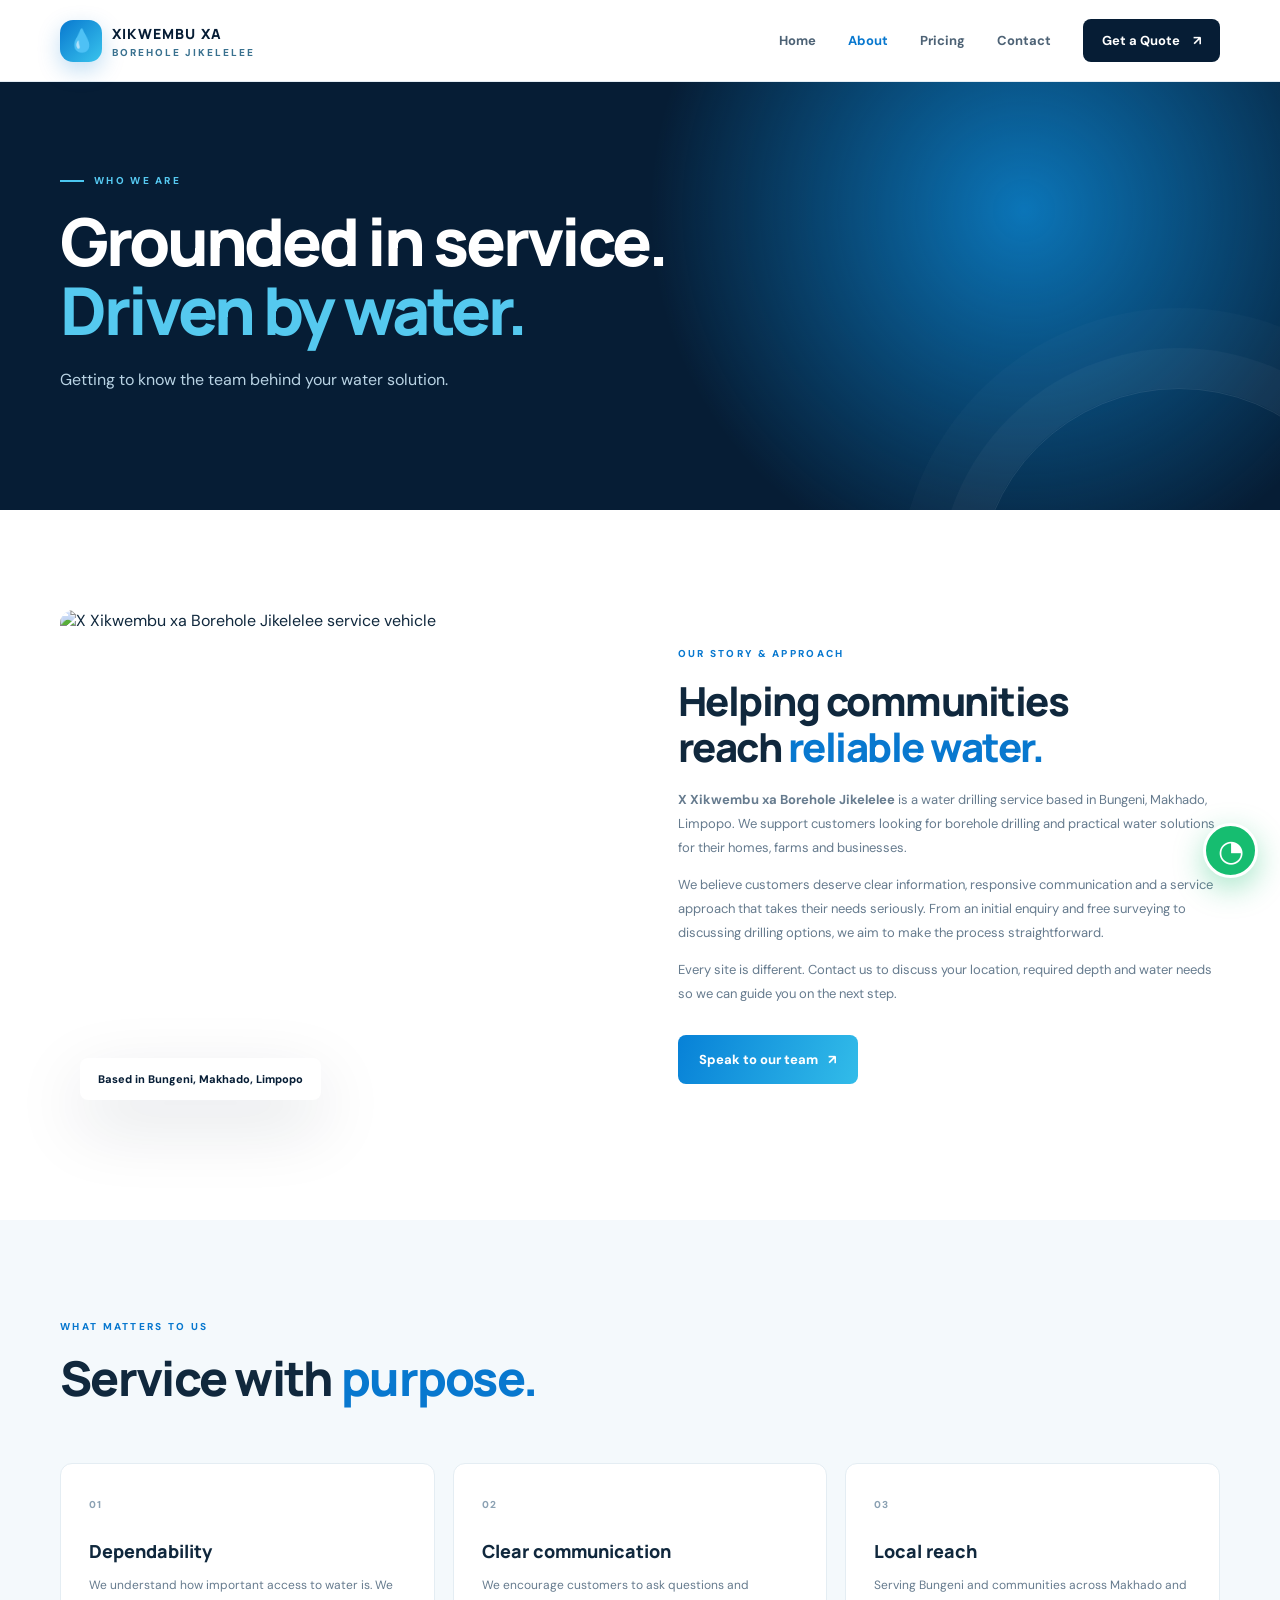
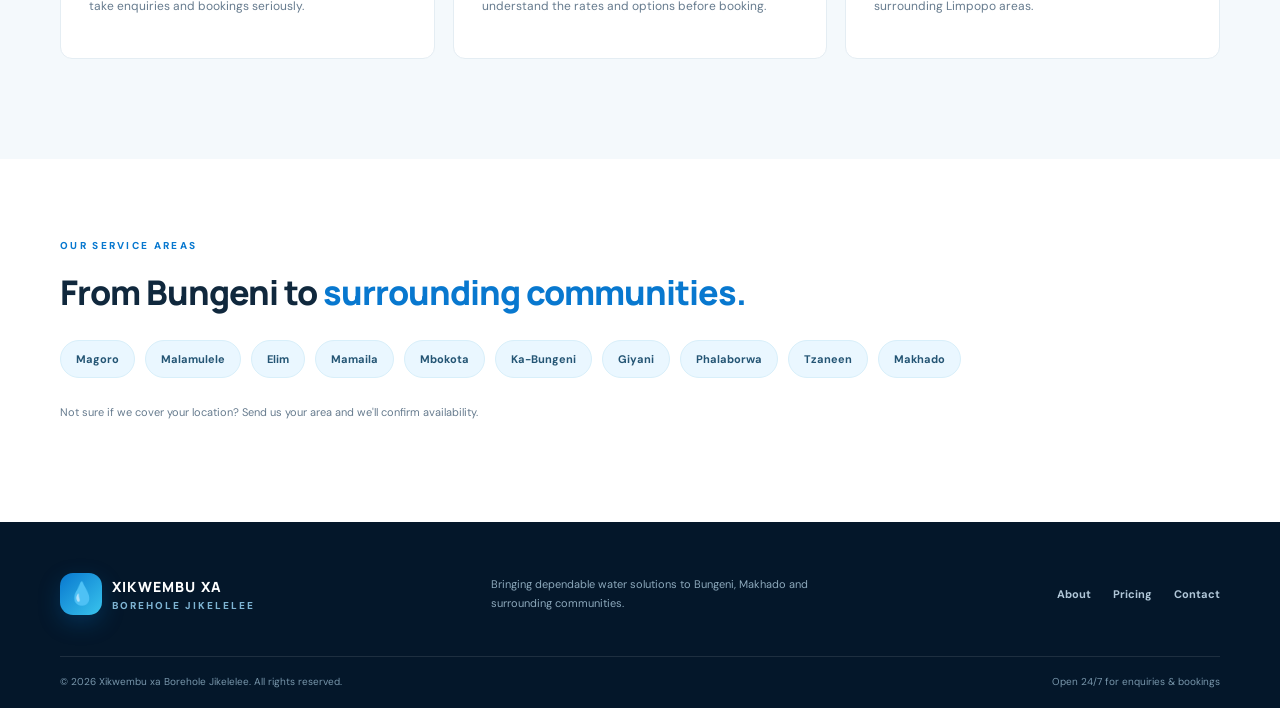
==== about.html @ 6f121476 "commit" ====
<!DOCTYPE html><html lang="en"><head><meta charset="UTF-8"><meta name="viewport" content="width=device-width, initial-scale=1.0"><meta name="theme-color" content="#061d35"><meta name="description" content="Learn about Xikwembu xa Borehole Jikelelee, based in Bungeni, Makhado, Limpopo."><title>About Us | Xikwembu xa Borehole Jikelelee</title><link rel="preconnect" href="https://fonts.googleapis.com"><link href="https://fonts.googleapis.com/css2?family=DM+Sans:wght@400;500;600;700;800&family=Manrope:wght@400;500;600;700;800&display=swap" rel="stylesheet"><link rel="stylesheet" href="style.css"></head><body>
<header class="site-header"><a class="brand" href="index.html"><span class="brand-mark">💧</span><span><b>XIKWEMBU XA</b><small>BOREHOLE JIKELELEE</small></span></a><button class="menu-toggle" aria-label="Open navigation" aria-expanded="false">☰</button><nav class="nav"><a href="index.html">Home</a><a class="active" href="about.html">About</a><a href="pricing.html">Pricing</a><a href="contact.html">Contact</a><a class="nav-cta" href="https://wa.me/27627924318?text=Hello%2C%20I%20would%20like%20to%20know%20more%20about%20your%20services." target="_blank" rel="noopener">Get a Quote <span>↗</span></a></nav></header>
<main><section class="page-hero"><div class="container page-hero-inner"><div class="eyebrow"><i></i> WHO WE ARE</div><h1>Grounded in service.<br><em>Driven by water.</em></h1><p>Getting to know the team behind your water solution.</p></div></section>
<section class="section"><div class="container about-grid"><div class="about-image reveal"><img src="assets/gallery-1.jpg" alt="X Xikwembu xa Borehole Jikelelee service vehicle"><div class="image-note">Based in Bungeni, Makhado, Limpopo</div></div><div class="about-copy reveal"><div class="section-kicker">OUR STORY & APPROACH</div><h2>Helping communities<br>reach <em>reliable water.</em></h2><p><strong>X Xikwembu xa Borehole Jikelelee</strong> is a water drilling service based in Bungeni, Makhado, Limpopo. We support customers looking for borehole drilling and practical water solutions for their homes, farms and businesses.</p><p>We believe customers deserve clear information, responsive communication and a service approach that takes their needs seriously. From an initial enquiry and free surveying to discussing drilling options, we aim to make the process straightforward.</p><p>Every site is different. Contact us to discuss your location, required depth and water needs so we can guide you on the next step.</p><a class="btn btn-primary" href="contact.html">Speak to our team <span>↗</span></a></div></div></section>
<section class="section values-section"><div class="container"><div class="section-heading reveal"><div><div class="section-kicker">WHAT MATTERS TO US</div><h2>Service with <em>purpose.</em></h2></div></div><div class="value-grid"><article class="value-card reveal"><span>01</span><h3>Dependability</h3><p>We understand how important access to water is. We take enquiries and bookings seriously.</p></article><article class="value-card reveal"><span>02</span><h3>Clear communication</h3><p>We encourage customers to ask questions and understand the rates and options before booking.</p></article><article class="value-card reveal"><span>03</span><h3>Local reach</h3><p>Serving Bungeni and communities across Makhado and surrounding Limpopo areas.</p></article></div></div></section>
<section class="section area-strip"><div class="container"><div class="section-kicker">OUR SERVICE AREAS</div><h2>From Bungeni to <em>surrounding communities.</em></h2><div class="area-chips"><span>Magoro</span><span>Malamulele</span><span>Elim</span><span>Mamaila</span><span>Mbokota</span><span>Ka-Bungeni</span><span>Giyani</span><span>Phalaborwa</span><span>Tzaneen</span><span>Makhado</span></div><p class="muted">Not sure if we cover your location? Send us your area and we'll confirm availability.</p></div></section></main>
<footer class="footer"><div class="container footer-main"><a class="brand brand-footer" href="index.html"><span class="brand-mark">💧</span><span><b>XIKWEMBU XA</b><small>BOREHOLE JIKELELEE</small></span></a><p>Bringing dependable water solutions to Bungeni, Makhado and surrounding communities.</p><div class="footer-links"><a href="about.html">About</a><a href="pricing.html">Pricing</a><a href="contact.html">Contact</a></div></div><div class="container footer-bottom"><span>© <span id="year"></span> Xikwembu xa Borehole Jikelelee. All rights reserved.</span><span>Open 24/7 for enquiries & bookings</span></div></footer><a class="float-wa" href="https://wa.me/27627924318?text=Hello%20Xikombiso%20xa%20Borehole%20Jikelelee%2C%20I%20have%20an%20enquiry." target="_blank" rel="noopener" aria-label="Chat on WhatsApp">◔</a><script src="script.js"></script></body></html>
---- style.css ----
:root{--navy:#061d35;--navy2:#0b2d4d;--blue:#0878cf;--cyan:#39c4ed;--ice:#eaf7ff;--ink:#10283d;--muted:#667b8e;--white:#fff;--line:#dce8f0;--shadow:0 24px 70px rgba(5,31,55,.13)}*{box-sizing:border-box}html{scroll-behavior:smooth}body{margin:0;font-family:"DM Sans",sans-serif;color:var(--ink);background:#fff;overflow-x:hidden}a{color:inherit;text-decoration:none}img{display:block;width:100%;object-fit:cover}button,input,select,textarea{font:inherit}.container{width:min(1160px,calc(100% - 48px));margin:auto}.site-header{height:82px;padding:0 max(24px,calc((100vw - 1160px)/2));display:flex;align-items:center;justify-content:space-between;background:rgba(255,255,255,.94);backdrop-filter:blur(18px);position:sticky;top:0;z-index:50;border-bottom:1px solid rgba(220,232,240,.8)}.brand{display:flex;align-items:center;gap:10px;color:var(--navy);line-height:1}.brand-mark{width:42px;height:42px;border-radius:13px;display:grid;place-items:center;background:linear-gradient(135deg,var(--blue),var(--cyan));font-size:22px;box-shadow:0 8px 22px #0878cf40}.brand b{font:800 14px Manrope,sans-serif;letter-spacing:1.2px;display:block}.brand small{display:block;font-size:10px;letter-spacing:2px;font-weight:800;margin-top:5px;color:#39718f}.nav{display:flex;align-items:center;gap:32px;font-size:13px;font-weight:700;color:#4d6275}.nav>a:not(.nav-cta){transition:.25s}.nav>a:hover,.nav>a.active{color:var(--blue)}.nav-cta{background:var(--navy);color:#fff!important;padding:13px 19px;border-radius:8px;transition:.25s}.nav-cta:hover{background:var(--blue);transform:translateY(-2px)}.nav-cta span,.btn span{margin-left:10px}.menu-toggle{display:none;border:0;background:var(--ice);color:var(--navy);padding:10px 13px;border-radius:8px;font-size:22px}.hero{background:var(--navy);color:white;position:relative;overflow:hidden}.hero-bg{position:absolute;inset:0;background:radial-gradient(circle at 75% 30%,#0b75b8 0,transparent 35%),radial-gradient(circle at 10% 100%,#0d4770 0,transparent 40%);opacity:.65}.hero-grid{position:relative;z-index:1;display:grid;grid-template-columns:1fr 1fr;align-items:center;gap:65px;padding-top:78px;padding-bottom:90px;min-height:600px}.eyebrow,.section-kicker{font-size:10px;letter-spacing:2.3px;font-weight:800;color:#56c9f1;display:flex;align-items:center;gap:10px}.eyebrow i{display:inline-block;width:24px;height:2px;background:#4bc7f1}.hero h1,.page-hero h1{font:800 clamp(44px,6vw,74px)/1.05 Manrope,sans-serif;letter-spacing:-3px;margin:23px 0}.hero h1 em,.page-hero h1 em,.section h2 em,.cta-band h2 em,.referral h2 em{font-style:normal;color:#55c9ef}.hero-lead{font-size:16px;line-height:1.8;color:#c1d7e7;max-width:500px}.hero-actions{display:flex;gap:13px;flex-wrap:wrap;margin:30px 0 35px}.btn{display:inline-flex;align-items:center;justify-content:center;border:0;border-radius:8px;padding:16px 21px;font-weight:800;font-size:13px;cursor:pointer;transition:transform .25s,box-shadow .25s,background .25s}.btn:hover{transform:translateY(-3px);box-shadow:0 12px 26px #0002}.btn-primary{background:linear-gradient(110deg,#0781d7,#32bce9);color:white}.btn-ghost{border:1px solid #ffffff4a;color:#fff}.btn-light{background:#fff;color:var(--navy)}.hero-proof{display:flex;align-items:center;gap:14px}.proof-avatars{display:flex}.proof-avatars span{width:34px;height:34px;border-radius:50%;display:grid;place-items:center;margin-right:-7px;border:2px solid var(--navy);background:#e3f7ff;color:var(--blue);font-size:11px;font-weight:900}.hero-proof p{margin:0}.hero-proof b,.hero-proof small{display:block}.hero-proof b{font-size:12px}.hero-proof small{font-size:10px;color:#a9c4d7;margin-top:4px}.hero-visual{position:relative;padding:15px 20px 15px 0}.hero-image-wrap{height:425px;position:relative;border-radius:18px;overflow:visible}.hero-image-wrap:before{content:"";position:absolute;inset:-14px 14px 14px -14px;border:1px solid #4bbce7;opacity:.55;border-radius:20px}.hero-image-wrap>img{height:100%;border-radius:16px;position:relative;z-index:1;box-shadow:0 28px 70px #0005}.image-tag{position:absolute;z-index:2;bottom:22px;left:-25px;background:white;color:var(--navy);padding:15px 19px;border-radius:10px;display:flex;align-items:center;gap:12px;box-shadow:var(--shadow)}.image-tag b,.image-tag small{display:block}.image-tag b{font-size:13px}.image-tag small{font-size:10px;color:var(--muted);margin-top:4px}.pulse{width:10px;height:10px;border-radius:50%;background:#22b77a;box-shadow:0 0 0 7px #22b77a25}.floating-stat{position:absolute;right:-15px;top:40px;background:#fff;color:var(--navy);padding:18px 20px;border-radius:12px;box-shadow:var(--shadow);display:flex;align-items:center;gap:12px}.floating-stat b{font:800 25px Manrope;color:var(--blue)}.floating-stat span{font-size:10px;line-height:1.4;color:var(--muted);font-weight:700}.hero-bottom{display:flex;justify-content:space-around;gap:15px;padding:17px 24px;background:#04172a;color:#9ab8cc;font-size:9px;letter-spacing:1.6px;font-weight:800}.section{padding:100px 0}.intro-grid{display:grid;grid-template-columns:.55fr 1.5fr .85fr;gap:45px;align-items:start}.section-kicker{color:var(--blue)}.intro-content h2,.section h2,.contact-info h2{font:800 clamp(32px,4vw,48px)/1.15 Manrope,sans-serif;letter-spacing:-1.7px;margin:17px 0}.section h2 em,.contact-info h2 em{color:var(--blue)}.intro-content p,.section-heading>p,.about-copy p,.contact-info>p{color:var(--muted);line-height:1.85;font-size:14px}.text-link{display:inline-flex;gap:18px;color:var(--blue);font-size:13px;font-weight:800;margin-top:12px}.intro-card{padding:26px;background:var(--ice);border-radius:12px;border:1px solid #d8f0fb}.card-icon{font-size:30px;color:var(--blue)}.intro-card h3{font:800 18px Manrope;margin:16px 0 8px}.intro-card p{color:var(--muted);font-size:12px;line-height:1.7;margin:0}.services{background:#f4f9fc}.section-heading{display:flex;align-items:end;justify-content:space-between;gap:40px;margin-bottom:40px}.section-heading>p{max-width:350px;margin-bottom:8px}.service-grid{display:grid;grid-template-columns:repeat(3,1fr);gap:18px}.service-card{position:relative;background:white;padding:30px;border-radius:12px;border:1px solid #e4edf3;transition:.3s;min-height:270px}.service-card:hover,.value-card:hover,.perk-card:hover{transform:translateY(-7px);box-shadow:var(--shadow)}.service-card>span,.value-card>span{font-size:10px;color:#8ba1b3;font-weight:800;letter-spacing:1px}.service-icon{font-size:30px;color:var(--blue);margin:24px 0 13px}.service-card h3,.value-card h3,.perk-card h3{font:800 18px Manrope;margin:0 0 10px}.service-card p,.value-card p,.perk-card p{font-size:12px;line-height:1.8;color:var(--muted)}.service-card>a{display:inline-flex;justify-content:space-between;gap:35px;margin-top:14px;color:var(--blue);font-size:12px;font-weight:800}.feature-grid{display:grid;grid-template-columns:1fr 1fr;gap:85px;align-items:center}.feature-photo{height:470px;position:relative}.feature-photo img{height:100%;border-radius:14px}.photo-caption{position:absolute;bottom:20px;left:20px;background:white;padding:14px 17px;border-radius:8px;font-size:11px;font-weight:800;color:var(--navy);box-shadow:var(--shadow)}.feature-copy h2{margin:18px 0 25px}.check-list{padding:0;list-style:none;margin:0 0 28px}.check-list li{display:flex;gap:15px;padding:13px 0;border-bottom:1px solid var(--line)}.check-list li>b{width:24px;height:24px;flex:none;border-radius:50%;background:#e5f8ff;color:var(--blue);display:grid;place-items:center}.check-list strong,.check-list small{display:block}.check-list strong{font-size:13px}.check-list small{font-size:11px;color:var(--muted);margin-top:5px}.gallery-section{background:#f4f9fc}.gallery-grid{display:grid;grid-template-columns:1.1fr 1fr 1fr;grid-template-rows:210px 210px;gap:15px}.gallery-item{margin:0;position:relative;overflow:hidden;border-radius:10px;background:var(--navy)}.gallery-item.tall{grid-row:span 2}.gallery-item img{height:100%;transition:transform .7s}.gallery-item:hover img{transform:scale(1.06)}.gallery-item:after{content:"";position:absolute;inset:40% 0 0;background:linear-gradient(transparent,#04182bd9)}.gallery-item figcaption{position:absolute;z-index:1;bottom:18px;left:18px;color:#fff;font-size:12px;font-weight:800}.cta-band,.referral{background:linear-gradient(110deg,#07528b,#087fc7);color:white;padding:68px 0}.cta-inner,.referral-inner{display:flex;align-items:center;justify-content:space-between;gap:30px}.cta-band .section-kicker,.referral .section-kicker{color:#b8ecff}.cta-band h2,.referral h2{font:800 42px/1.1 Manrope;margin:15px 0 0;letter-spacing:-1.5px}.footer{background:#04172a;color:#b1c7d8;padding:42px 0 20px}.footer-main{display:flex;align-items:center;justify-content:space-between;gap:35px;padding-bottom:32px}.brand-footer{color:#fff}.brand-footer small{color:#7eb4d3}.footer-main>p{max-width:330px;font-size:11px;line-height:1.7;color:#8da9bc}.footer-links{display:flex;gap:22px;font-size:11px;font-weight:700}.footer-links a:hover{color:#55c9ef}.footer-bottom{border-top:1px solid #ffffff1a;padding-top:18px;display:flex;justify-content:space-between;gap:15px;font-size:10px;color:#7896ab}.float-wa{position:fixed;right:22px;bottom:22px;z-index:40;width:55px;height:55px;border-radius:50%;display:grid;place-items:center;background:#16bd70;color:#fff;font-size:30px;box-shadow:0 10px 30px #16bd7060;border:3px solid #fff;transition:.25s}.float-wa:hover{transform:scale(1.08)}.page-hero{background:radial-gradient(circle at 80% 30%,#0b75b8,transparent 35%),var(--navy);color:#fff;padding:92px 0 100px;position:relative;overflow:hidden}.page-hero:after{content:"";position:absolute;width:400px;height:400px;border:1px solid #ffffff18;border-radius:50%;right:-100px;bottom:-280px;box-shadow:0 0 0 40px #ffffff08,0 0 0 80px #ffffff05}.page-hero-inner{position:relative;z-index:1}.page-hero h1{font-size:clamp(42px,6vw,66px);margin:20px 0}.page-hero p{color:#b9d3e4;max-width:550px;line-height:1.8}.about-grid{display:grid;grid-template-columns:1fr 1fr;gap:75px;align-items:center}.about-image{height:510px;position:relative}.about-image img{height:100%;border-radius:14px}.image-note{position:absolute;bottom:20px;left:20px;background:#fff;padding:14px 18px;border-radius:8px;font-size:11px;font-weight:800;color:var(--navy);box-shadow:var(--shadow)}.about-copy h2{font:800 40px/1.15 Manrope;letter-spacing:-1.5px;margin:18px 0}.about-copy h2 em{color:var(--blue)}.about-copy p{font-size:13px}.about-copy .btn{margin-top:16px}.values-section{background:#f4f9fc}.value-grid{display:grid;grid-template-columns:repeat(3,1fr);gap:18px}.value-card{background:#fff;border:1px solid #e4edf3;border-radius:12px;padding:28px;transition:.3s}.value-card h3{margin-top:26px}.area-strip{padding-top:80px;padding-bottom:90px}.area-strip h2{font:800 34px Manrope;letter-spacing:-1px}.area-chips{display:flex;flex-wrap:wrap;gap:10px;margin:25px 0}.area-chips span{padding:11px 15px;background:var(--ice);border:1px solid #d8effa;border-radius:30px;font-size:11px;font-weight:700;color:#245574}.muted,.fine-print{color:var(--muted);font-size:11px;line-height:1.7}.pricing-section{padding-bottom:70px}.rate-table-wrap{overflow-x:auto;border:1px solid var(--line);border-radius:12px;box-shadow:0 10px 35px #0c36520a}.rate-table{width:100%;border-collapse:collapse;min-width:500px}.rate-table th{text-align:left;background:#f1f8fc;padding:17px 22px;font-size:10px;letter-spacing:1px;text-transform:uppercase;color:#607a8e}.rate-table td{padding:17px 22px;border-top:1px solid var(--line);font-size:13px;font-weight:700}.rate-table td:nth-child(2){font:800 17px Manrope;color:var(--navy)}.table-cta{color:var(--blue);font-size:11px}.popular{font-size:8px;letter-spacing:.8px;background:#e2f8ef;color:#168456;padding:5px 7px;border-radius:4px;margin-left:8px;white-space:nowrap}.rate-notes{display:grid;grid-template-columns:1fr 1fr;gap:15px;margin-top:18px}.rate-notes>div{padding:20px 23px;border-radius:10px;background:var(--navy);color:#fff;display:flex;justify-content:space-between;align-items:center;gap:15px}.rate-notes b{font-size:12px;color:#b9d4e5}.rate-notes strong{font:800 19px Manrope;color:#5ed0f1}.rate-notes small{font:500 11px "DM Sans";color:#c2d9e8}.fine-print{margin-top:16px}.perks-section{background:#f4f9fc}.perk-grid{display:grid;grid-template-columns:repeat(3,1fr);gap:18px}.perk-card{padding:28px;background:#fff;border:1px solid #e4edf3;border-radius:12px;transition:.3s}.perk-card>span{font-size:28px;color:var(--blue);display:block;margin-bottom:22px}.gift-card{grid-row:span 2}.perk-card ul{padding-left:18px;color:var(--muted);font-size:12px;line-height:2}.referral{padding:70px 0}.referral p{color:#d2eafa;line-height:1.8;font-size:13px;max-width:570px}.contact-grid{display:grid;grid-template-columns:.9fr 1.1fr;gap:75px;align-items:start}.contact-info h2{font-size:42px}.contact-method{display:flex;gap:15px;padding:17px 0;border-bottom:1px solid var(--line)}.contact-method>span{width:38px;height:38px;flex:none;border-radius:10px;background:var(--ice);display:grid;place-items:center;color:var(--blue);font-size:20px}.contact-method small,.contact-method b,.contact-method a{display:block}.contact-method small{font-size:9px;letter-spacing:1.3px;color:#7c93a5;font-weight:800;margin:2px 0 7px}.contact-method a,.contact-method b{font-size:13px;font-weight:800;margin:4px 0}.contact-method a:hover{color:var(--blue)}.social-links{display:flex;gap:10px;margin-top:23px}.social-links a{border:1px solid var(--line);padding:10px 14px;border-radius:7px;color:var(--blue);font-size:11px;font-weight:800}.contact-form{padding:32px;background:#f4f9fc;border:1px solid #e3edf4;border-radius:14px}.form-heading span{font-size:9px;letter-spacing:1.8px;color:var(--blue);font-weight:800}.form-heading h3{font:800 25px Manrope;margin:10px 0 24px}.contact-form label{display:block;font-size:11px;font-weight:800;margin:15px 0;color:#344e62}.contact-form input,.contact-form select,.contact-form textarea{display:block;width:100%;margin-top:8px;padding:13px 14px;border:1px solid #d9e5ed;border-radius:7px;background:white;outline:none;font-size:12px;color:var(--ink);transition:.2s}.contact-form input:focus,.contact-form select:focus,.contact-form textarea:focus{border-color:var(--blue);box-shadow:0 0 0 3px #0878cf15}.contact-form textarea{resize:vertical}.form-submit{width:100%;margin-top:8px}.form-note{display:block;text-align:center;color:#8297a7;font-size:9px;margin-top:12px}.contact-gallery{padding-top:0}.contact-gallery-grid{display:grid;grid-template-columns:repeat(3,1fr);gap:14px;margin-top:20px}.contact-gallery-grid img{height:190px;border-radius:9px}.reveal{opacity:0;transform:translateY(24px);transition:opacity .7s ease,transform .7s ease}.reveal.visible{opacity:1;transform:translateY(0)}@media(max-width:900px){.nav{gap:17px}.hero-grid{gap:35px}.intro-grid{grid-template-columns:1fr 2fr;gap:25px}.intro-card{grid-column:2}.feature-grid,.about-grid{gap:40px}.contact-grid{gap:35px}.hero-image-wrap{height:360px}}@media(max-width:700px){.container{width:min(100% - 36px,560px)}.site-header{height:70px;padding:0 18px}.menu-toggle{display:block}.nav{display:none;position:absolute;top:70px;left:0;right:0;background:#fff;padding:18px;box-shadow:0 18px 25px #09253b18;flex-direction:column;align-items:stretch;gap:0}.nav.open{display:flex}.nav>a{padding:13px 10px}.nav-cta{text-align:center;margin-top:8px}.hero-grid{grid-template-columns:1fr;padding-top:65px;padding-bottom:55px;gap:38px}.hero h1{font-size:51px;letter-spacing:-2.5px}.hero-lead{font-size:14px}.hero-visual{padding:0 12px 10px}.hero-image-wrap{height:300px}.image-tag{left:-8px;bottom:13px}.floating-stat{right:-8px;top:15px}.hero-bottom{display:grid;grid-template-columns:1fr 1fr;text-align:center;line-height:1.5}.section{padding:70px 0}.intro-grid{grid-template-columns:1fr;gap:20px}.intro-card{grid-column:auto}.intro-content h2,.section h2{font-size:36px}.section-heading{display:block}.section-heading>p{margin-top:12px}.service-grid,.value-grid,.perk-grid{grid-template-columns:1fr}.service-card{min-height:0}.feature-grid,.about-grid,.contact-grid{grid-template-columns:1fr;gap:35px}.feature-photo,.about-image{height:340px}.gallery-grid{grid-template-columns:1fr 1fr;grid-template-rows:190px 160px 160px}.gallery-item.tall{grid-row:span 2}.gallery-item:last-child{grid-column:span 2}.cta-inner,.referral-inner{display:block}.cta-band h2,.referral h2{font-size:36px}.cta-inner .btn,.referral-inner .btn{margin-top:25px}.footer-main{display:grid;grid-template-columns:1fr;gap:17px}.footer-main>p{margin:0}.footer-links{gap:18px}.footer-bottom{display:block;line-height:2}.page-hero{padding:70px 0 75px}.page-hero h1{font-size:47px;letter-spacing:-2px}.about-copy h2,.contact-info h2{font-size:35px}.rate-notes{grid-template-columns:1fr}.rate-notes>div{padding:17px}.gift-card{grid-row:auto}.contact-form{padding:22px}.contact-gallery-grid{grid-template-columns:1fr 1fr}.contact-gallery-grid img{height:145px}.contact-gallery-grid img:last-child{display:none}.float-wa{width:50px;height:50px;right:15px;bottom:15px}}@media(prefers-reduced-motion:reduce){*,*::before,*::after{scroll-behavior:auto!important;animation-duration:.01ms!important;transition-duration:.01ms!important}.reveal{opacity:1;transform:none}}
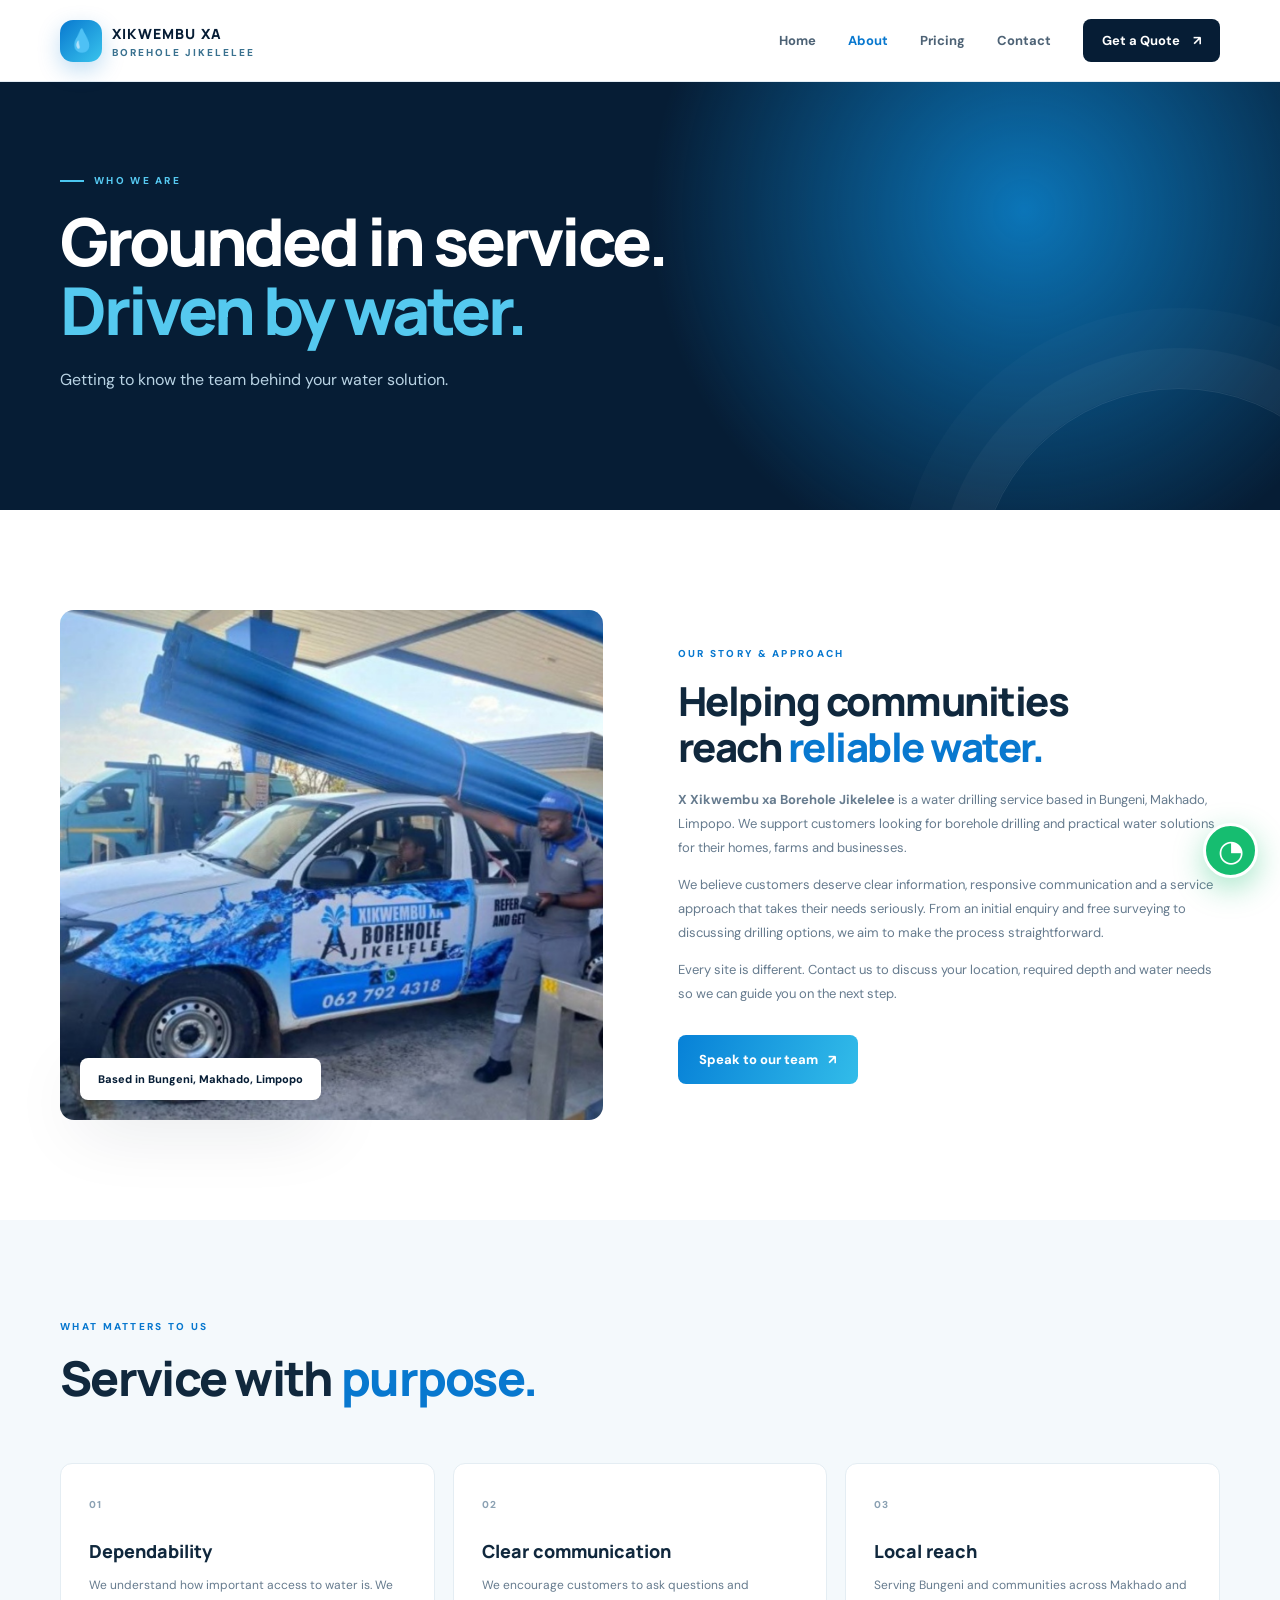
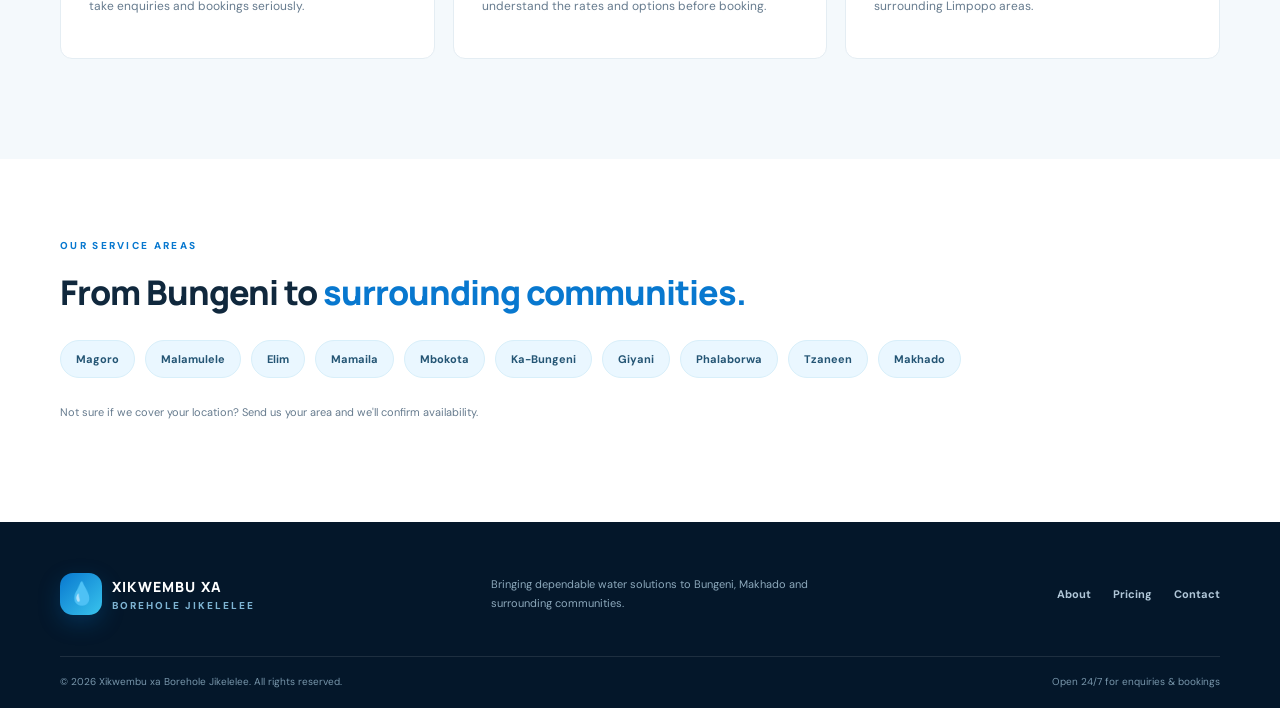
==== commit 63d87887: "Duplicate about section for improved visibility" ====
--- a/about.html
+++ b/about.html
@@ -1,7 +1,7 @@
 <!DOCTYPE html><html lang="en"><head><meta charset="UTF-8"><meta name="viewport" content="width=device-width, initial-scale=1.0"><meta name="theme-color" content="#061d35"><meta name="description" content="Learn about Xikwembu xa Borehole Jikelelee, based in Bungeni, Makhado, Limpopo."><title>About Us | Xikwembu xa Borehole Jikelelee</title><link rel="preconnect" href="https://fonts.googleapis.com"><link href="https://fonts.googleapis.com/css2?family=DM+Sans:wght@400;500;600;700;800&family=Manrope:wght@400;500;600;700;800&display=swap" rel="stylesheet"><link rel="stylesheet" href="style.css"></head><body>
 <header class="site-header"><a class="brand" href="index.html"><span class="brand-mark">💧</span><span><b>XIKWEMBU XA</b><small>BOREHOLE JIKELELEE</small></span></a><button class="menu-toggle" aria-label="Open navigation" aria-expanded="false">☰</button><nav class="nav"><a href="index.html">Home</a><a class="active" href="about.html">About</a><a href="pricing.html">Pricing</a><a href="contact.html">Contact</a><a class="nav-cta" href="https://wa.me/27627924318?text=Hello%2C%20I%20would%20like%20to%20know%20more%20about%20your%20services." target="_blank" rel="noopener">Get a Quote <span>↗</span></a></nav></header>
 <main><section class="page-hero"><div class="container page-hero-inner"><div class="eyebrow"><i></i> WHO WE ARE</div><h1>Grounded in service.<br><em>Driven by water.</em></h1><p>Getting to know the team behind your water solution.</p></div></section>
-<section class="section"><div class="container about-grid"><div class="about-image reveal"><img src="assets/gallery-1.jpg" alt="X Xikwembu xa Borehole Jikelelee service vehicle"><div class="image-note">Based in Bungeni, Makhado, Limpopo</div></div><div class="about-copy reveal"><div class="section-kicker">OUR STORY & APPROACH</div><h2>Helping communities<br>reach <em>reliable water.</em></h2><p><strong>X Xikwembu xa Borehole Jikelelee</strong> is a water drilling service based in Bungeni, Makhado, Limpopo. We support customers looking for borehole drilling and practical water solutions for their homes, farms and businesses.</p><p>We believe customers deserve clear information, responsive communication and a service approach that takes their needs seriously. From an initial enquiry and free surveying to discussing drilling options, we aim to make the process straightforward.</p><p>Every site is different. Contact us to discuss your location, required depth and water needs so we can guide you on the next step.</p><a class="btn btn-primary" href="contact.html">Speak to our team <span>↗</span></a></div></div></section>
+<section class="section"><div class="container about-grid"><div class="about-image reveal"><img src="gallery-1.jpg" alt="X Xikwembu xa Borehole Jikelelee service vehicle"><div class="image-note">Based in Bungeni, Makhado, Limpopo</div></div><div class="about-copy reveal"><div class="section-kicker">OUR STORY & APPROACH</div><h2>Helping communities<br>reach <em>reliable water.</em></h2><p><strong>X Xikwembu xa Borehole Jikelelee</strong> is a water drilling service based in Bungeni, Makhado, Limpopo. We support customers looking for borehole drilling and practical water solutions for their homes, farms and businesses.</p><p>We believe customers deserve clear information, responsive communication and a service approach that takes their needs seriously. From an initial enquiry and free surveying to discussing drilling options, we aim to make the process straightforward.</p><p>Every site is different. Contact us to discuss your location, required depth and water needs so we can guide you on the next step.</p><a class="btn btn-primary" href="contact.html">Speak to our team <span>↗</span></a></div></div></section>
 <section class="section values-section"><div class="container"><div class="section-heading reveal"><div><div class="section-kicker">WHAT MATTERS TO US</div><h2>Service with <em>purpose.</em></h2></div></div><div class="value-grid"><article class="value-card reveal"><span>01</span><h3>Dependability</h3><p>We understand how important access to water is. We take enquiries and bookings seriously.</p></article><article class="value-card reveal"><span>02</span><h3>Clear communication</h3><p>We encourage customers to ask questions and understand the rates and options before booking.</p></article><article class="value-card reveal"><span>03</span><h3>Local reach</h3><p>Serving Bungeni and communities across Makhado and surrounding Limpopo areas.</p></article></div></div></section>
 <section class="section area-strip"><div class="container"><div class="section-kicker">OUR SERVICE AREAS</div><h2>From Bungeni to <em>surrounding communities.</em></h2><div class="area-chips"><span>Magoro</span><span>Malamulele</span><span>Elim</span><span>Mamaila</span><span>Mbokota</span><span>Ka-Bungeni</span><span>Giyani</span><span>Phalaborwa</span><span>Tzaneen</span><span>Makhado</span></div><p class="muted">Not sure if we cover your location? Send us your area and we'll confirm availability.</p></div></section></main>
-<footer class="footer"><div class="container footer-main"><a class="brand brand-footer" href="index.html"><span class="brand-mark">💧</span><span><b>XIKWEMBU XA</b><small>BOREHOLE JIKELELEE</small></span></a><p>Bringing dependable water solutions to Bungeni, Makhado and surrounding communities.</p><div class="footer-links"><a href="about.html">About</a><a href="pricing.html">Pricing</a><a href="contact.html">Contact</a></div></div><div class="container footer-bottom"><span>© <span id="year"></span> Xikwembu xa Borehole Jikelelee. All rights reserved.</span><span>Open 24/7 for enquiries & bookings</span></div></footer><a class="float-wa" href="https://wa.me/27627924318?text=Hello%20Xikombiso%20xa%20Borehole%20Jikelelee%2C%20I%20have%20an%20enquiry." target="_blank" rel="noopener" aria-label="Chat on WhatsApp">◔</a><script src="script.js"></script></body></html>+<footer class="footer"><div class="container footer-main"><a class="brand brand-footer" href="index.html"><span class="brand-mark">💧</span><span><b>XIKWEMBU XA</b><small>BOREHOLE JIKELELEE</small></span></a><p>Bringing dependable water solutions to Bungeni, Makhado and surrounding communities.</p><div class="footer-links"><a href="about.html">About</a><a href="pricing.html">Pricing</a><a href="contact.html">Contact</a></div></div><div class="container footer-bottom"><span>© <span id="year"></span> Xikwembu xa Borehole Jikelelee. All rights reserved.</span><span>Open 24/7 for enquiries & bookings</span></div></footer><a class="float-wa" href="https://wa.me/27627924318?text=Hello%20Xikombiso%20xa%20Borehole%20Jikelelee%2C%20I%20have%20an%20enquiry." target="_blank" rel="noopener" aria-label="Chat on WhatsApp">◔</a><script src="script.js"></script></body></html>
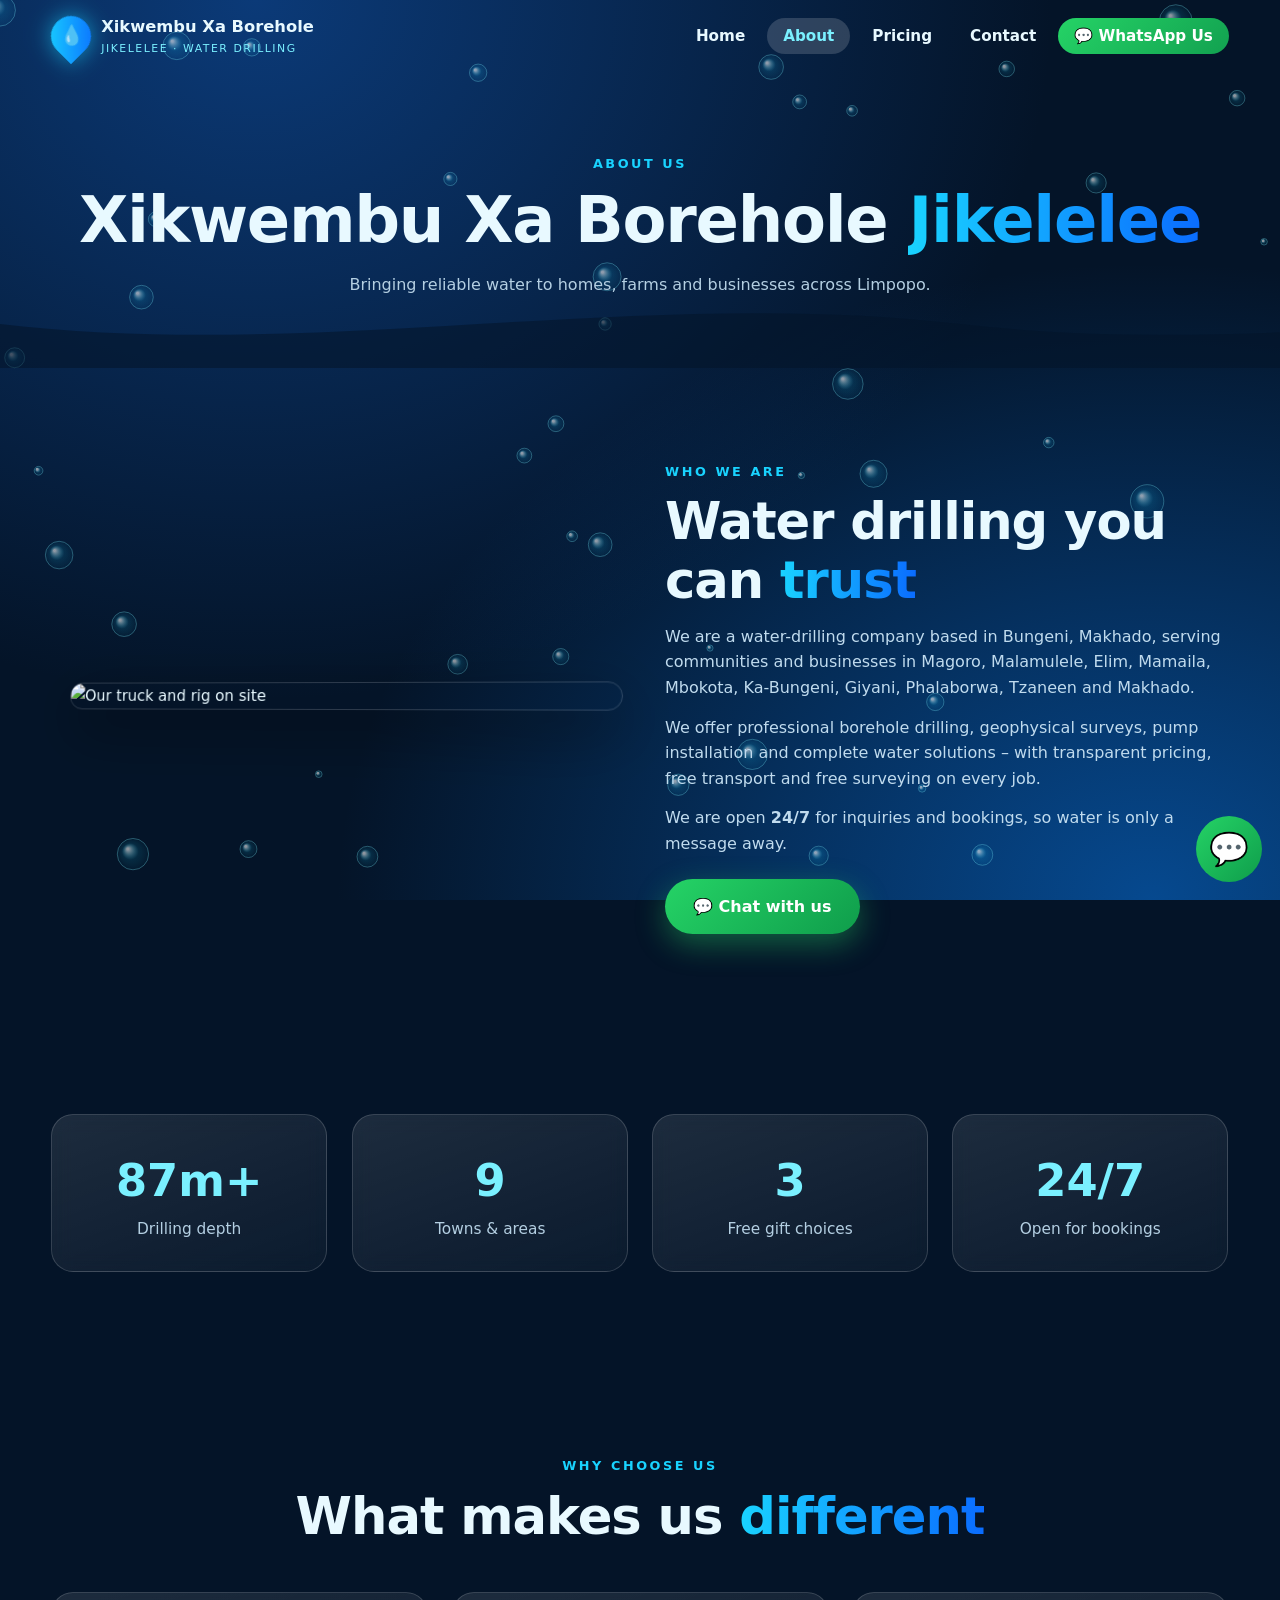
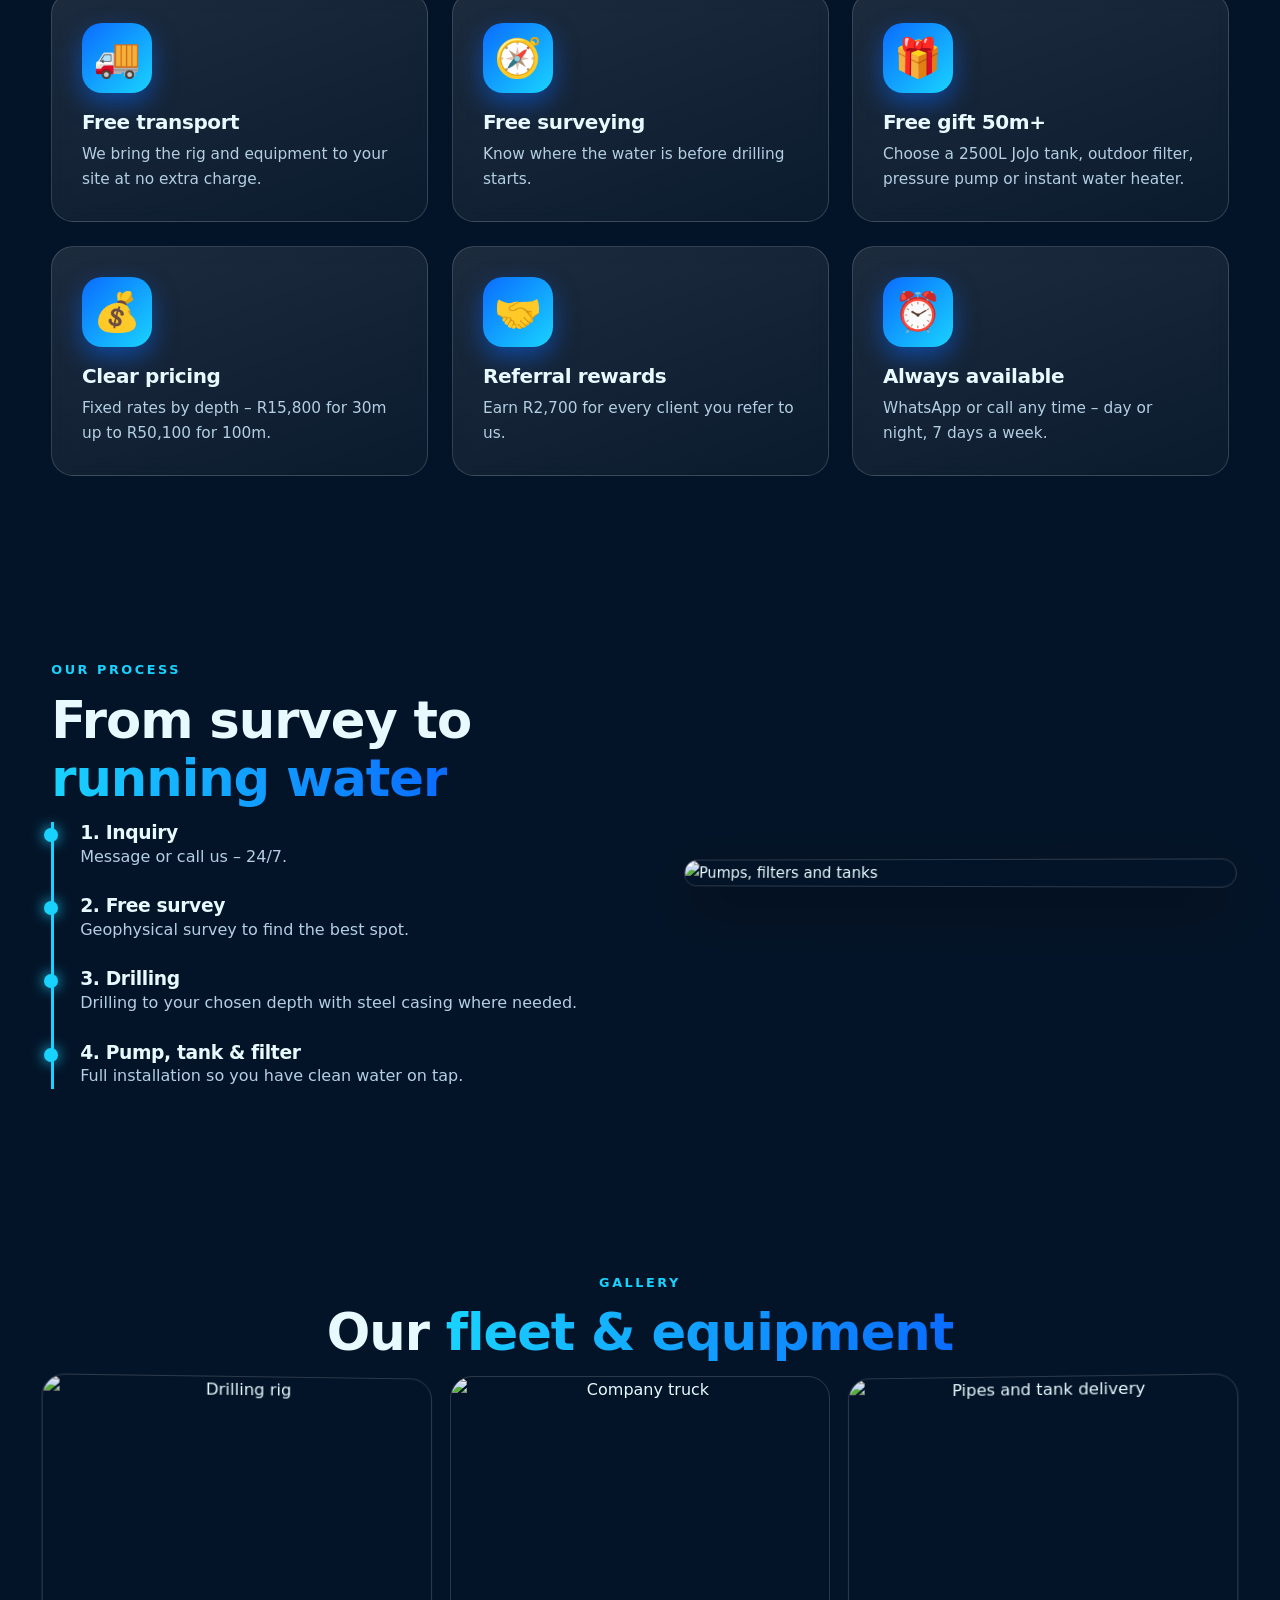
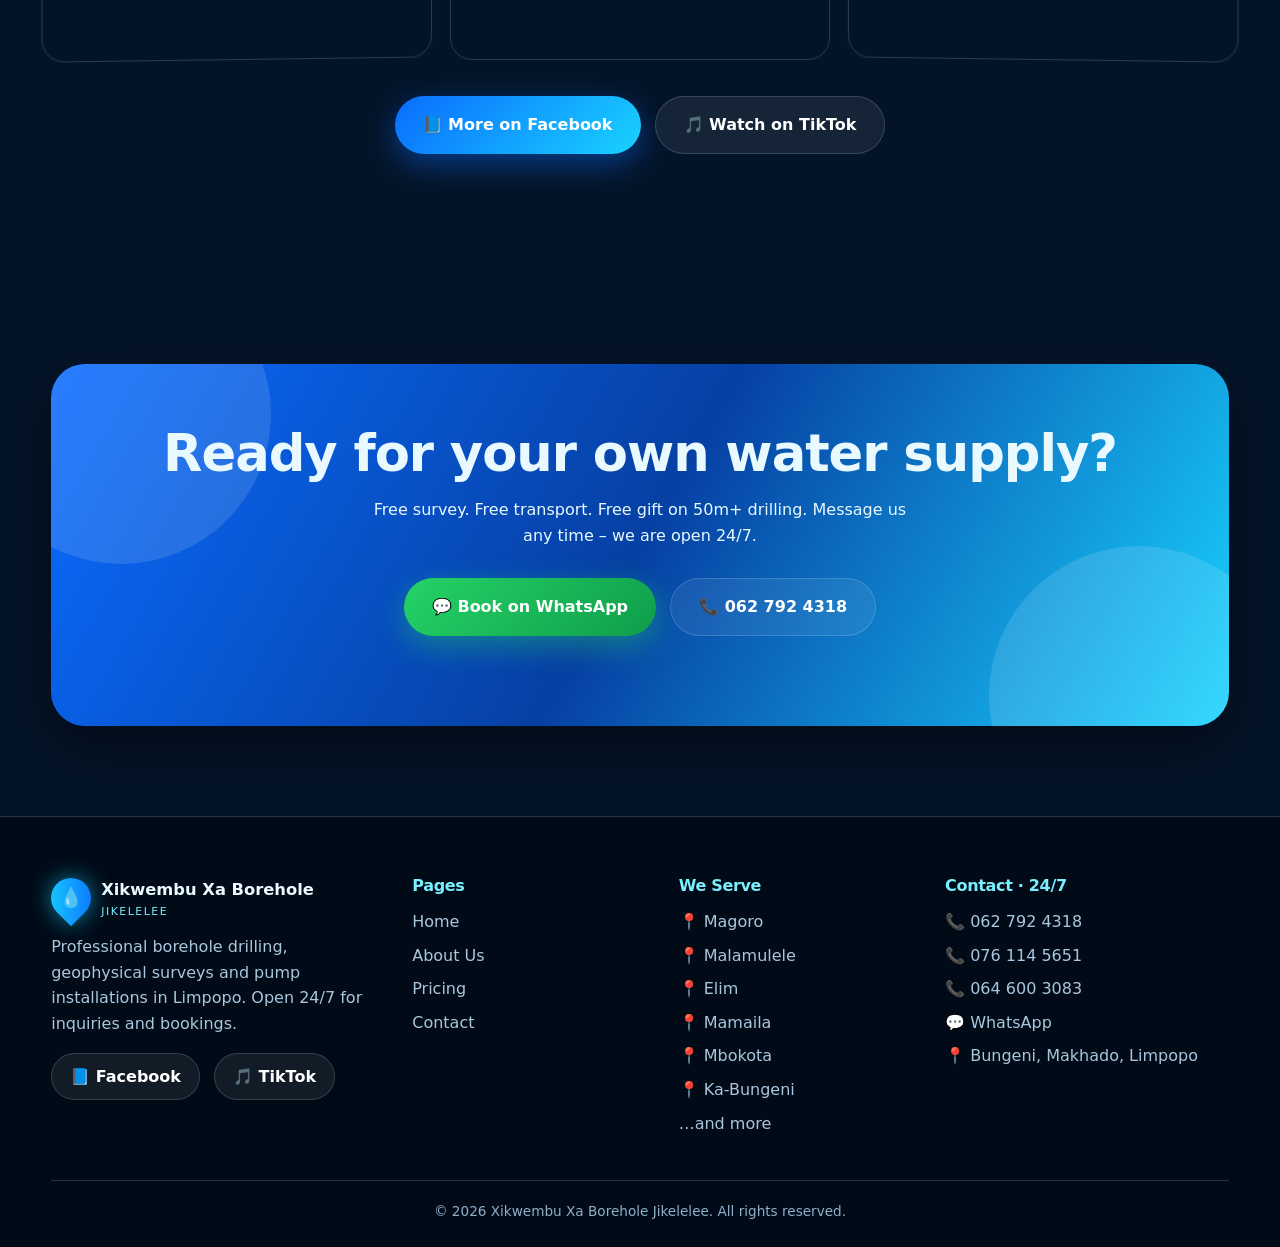
==== commit bbfba840: "commit" ====
--- a/about.html
+++ b/about.html
@@ -1,7 +1,113 @@
-<!DOCTYPE html><html lang="en"><head><meta charset="UTF-8"><meta name="viewport" content="width=device-width, initial-scale=1.0"><meta name="theme-color" content="#061d35"><meta name="description" content="Learn about Xikwembu xa Borehole Jikelelee, based in Bungeni, Makhado, Limpopo."><title>About Us | Xikwembu xa Borehole Jikelelee</title><link rel="preconnect" href="https://fonts.googleapis.com"><link href="https://fonts.googleapis.com/css2?family=DM+Sans:wght@400;500;600;700;800&family=Manrope:wght@400;500;600;700;800&display=swap" rel="stylesheet"><link rel="stylesheet" href="style.css"></head><body>
-<header class="site-header"><a class="brand" href="index.html"><span class="brand-mark">💧</span><span><b>XIKWEMBU XA</b><small>BOREHOLE JIKELELEE</small></span></a><button class="menu-toggle" aria-label="Open navigation" aria-expanded="false">☰</button><nav class="nav"><a href="index.html">Home</a><a class="active" href="about.html">About</a><a href="pricing.html">Pricing</a><a href="contact.html">Contact</a><a class="nav-cta" href="https://wa.me/27627924318?text=Hello%2C%20I%20would%20like%20to%20know%20more%20about%20your%20services." target="_blank" rel="noopener">Get a Quote <span>↗</span></a></nav></header>
-<main><section class="page-hero"><div class="container page-hero-inner"><div class="eyebrow"><i></i> WHO WE ARE</div><h1>Grounded in service.<br><em>Driven by water.</em></h1><p>Getting to know the team behind your water solution.</p></div></section>
-<section class="section"><div class="container about-grid"><div class="about-image reveal"><img src="gallery-1.jpg" alt="X Xikwembu xa Borehole Jikelelee service vehicle"><div class="image-note">Based in Bungeni, Makhado, Limpopo</div></div><div class="about-copy reveal"><div class="section-kicker">OUR STORY & APPROACH</div><h2>Helping communities<br>reach <em>reliable water.</em></h2><p><strong>X Xikwembu xa Borehole Jikelelee</strong> is a water drilling service based in Bungeni, Makhado, Limpopo. We support customers looking for borehole drilling and practical water solutions for their homes, farms and businesses.</p><p>We believe customers deserve clear information, responsive communication and a service approach that takes their needs seriously. From an initial enquiry and free surveying to discussing drilling options, we aim to make the process straightforward.</p><p>Every site is different. Contact us to discuss your location, required depth and water needs so we can guide you on the next step.</p><a class="btn btn-primary" href="contact.html">Speak to our team <span>↗</span></a></div></div></section>
-<section class="section values-section"><div class="container"><div class="section-heading reveal"><div><div class="section-kicker">WHAT MATTERS TO US</div><h2>Service with <em>purpose.</em></h2></div></div><div class="value-grid"><article class="value-card reveal"><span>01</span><h3>Dependability</h3><p>We understand how important access to water is. We take enquiries and bookings seriously.</p></article><article class="value-card reveal"><span>02</span><h3>Clear communication</h3><p>We encourage customers to ask questions and understand the rates and options before booking.</p></article><article class="value-card reveal"><span>03</span><h3>Local reach</h3><p>Serving Bungeni and communities across Makhado and surrounding Limpopo areas.</p></article></div></div></section>
-<section class="section area-strip"><div class="container"><div class="section-kicker">OUR SERVICE AREAS</div><h2>From Bungeni to <em>surrounding communities.</em></h2><div class="area-chips"><span>Magoro</span><span>Malamulele</span><span>Elim</span><span>Mamaila</span><span>Mbokota</span><span>Ka-Bungeni</span><span>Giyani</span><span>Phalaborwa</span><span>Tzaneen</span><span>Makhado</span></div><p class="muted">Not sure if we cover your location? Send us your area and we'll confirm availability.</p></div></section></main>
-<footer class="footer"><div class="container footer-main"><a class="brand brand-footer" href="index.html"><span class="brand-mark">💧</span><span><b>XIKWEMBU XA</b><small>BOREHOLE JIKELELEE</small></span></a><p>Bringing dependable water solutions to Bungeni, Makhado and surrounding communities.</p><div class="footer-links"><a href="about.html">About</a><a href="pricing.html">Pricing</a><a href="contact.html">Contact</a></div></div><div class="container footer-bottom"><span>© <span id="year"></span> Xikwembu xa Borehole Jikelelee. All rights reserved.</span><span>Open 24/7 for enquiries & bookings</span></div></footer><a class="float-wa" href="https://wa.me/27627924318?text=Hello%20Xikombiso%20xa%20Borehole%20Jikelelee%2C%20I%20have%20an%20enquiry." target="_blank" rel="noopener" aria-label="Chat on WhatsApp">◔</a><script src="script.js"></script></body></html>
+<!DOCTYPE html>
+<html lang="en">
+<head>
+<meta charset="UTF-8">
+<meta name="viewport" content="width=device-width,initial-scale=1,viewport-fit=cover">
+<title>About Us | Xikwembu Xa Borehole Jikelelee</title>
+<meta name="description" content="About Xikwembu Xa Borehole Jikelelee – a Bungeni, Makhado based borehole drilling company serving Limpopo, open 24/7.">
+<meta name="theme-color" content="#041428">
+<meta property="og:title" content="About Us | Xikwembu Xa Borehole Jikelelee">
+<meta property="og:description" content="About Xikwembu Xa Borehole Jikelelee – a Bungeni, Makhado based borehole drilling company serving Limpopo, open 24/7.">
+<meta property="og:image" content="images/truck-fuel-stop.jpg">
+<link rel="stylesheet" href="style.css">
+</head>
+<body>
+<div id="progress"></div>
+<canvas id="bubbles"></canvas>
+<header class="nav"><div class="container">
+  <a href="index.html" class="brand"><span class="drop"><i>💧</i></span><span>Xikwembu Xa Borehole<small>Jikelelee · Water Drilling</small></span></a>
+  <button class="burger" aria-label="Menu"><span></span><span></span><span></span></button>
+  <ul class="menu"><li><a href="index.html" class="">Home</a></li><li><a href="about.html" class="active">About</a></li><li><a href="pricing.html" class="">Pricing</a></li><li><a href="contact.html" class="">Contact</a></li><li><a href="#" class="cta" data-wa="general">💬 WhatsApp Us</a></li></ul>
+</div></header>
+
+<section class="page-hero"><div class="container"><span class="tag">About us</span><h1>Xikwembu Xa Borehole <span class="grad">Jikelelee</span></h1><p>Bringing reliable water to homes, farms and businesses across Limpopo.</p></div><div class="wave"><svg viewBox="0 0 1200 120" preserveAspectRatio="none"><path fill="#041428" fill-opacity=".55" d="M0,60 C150,110 300,10 450,60 C600,110 750,10 900,60 C1050,110 1150,30 1200,60 L1200,120 L0,120Z M1200,60 C1350,110 1500,10 1650,60 C1800,110 1950,10 2100,60 L2100,120 L1200,120Z"/></svg></div></section>
+
+<section><div class="container about-split">
+  <div class="photo3d reveal left"><div class="inner"><img src="images/site-rig-pipes.jpg" alt="Our truck and rig on site"></div></div>
+  <div class="reveal right"><span class="tag">Who we are</span><h2 class="title">Water drilling you can <span class="grad">trust</span></h2>
+    <p style="color:#c0dbee;margin-bottom:14px">We are a water-drilling company based in Bungeni, Makhado, serving communities and businesses in Magoro, Malamulele, Elim, Mamaila, Mbokota, Ka-Bungeni, Giyani, Phalaborwa, Tzaneen and Makhado.</p>
+    <p style="color:#c0dbee;margin-bottom:14px">We offer professional borehole drilling, geophysical surveys, pump installation and complete water solutions – with transparent pricing, free transport and free surveying on every job.</p>
+    <p style="color:#c0dbee;margin-bottom:22px">We are open <b>24/7</b> for inquiries and bookings, so water is only a message away.</p>
+    <a class="btn btn-wa" href="#" data-wa="book">💬 Chat with us</a></div>
+</div></section>
+
+<section><div class="container">
+  <div class="grid g4 center">
+    <div class="card reveal" data-tilt><div class="counter" data-count="100" data-suffix="m+">0</div><p>Drilling depth</p></div>
+    <div class="card reveal d1" data-tilt><div class="counter" data-count="11" data-suffix="">0</div><p>Towns &amp; areas</p></div>
+    <div class="card reveal d2" data-tilt><div class="counter" data-count="4" data-suffix="">0</div><p>Free gift choices</p></div>
+    <div class="card reveal d3" data-tilt><div class="counter">24/7</div><p>Open for bookings</p></div>
+  </div>
+</div></section>
+
+<section><div class="container center">
+  <span class="tag">Why choose us</span><h2 class="title">What makes us <span class="grad">different</span></h2><p class="sub"></p>
+  <div class="grid g3" style="text-align:left">
+    <div class="card reveal" data-tilt><div class="ico">🚚</div><h3>Free transport</h3><p>We bring the rig and equipment to your site at no extra charge.</p></div>
+    <div class="card reveal d1" data-tilt><div class="ico">🧭</div><h3>Free surveying</h3><p>Know where the water is before drilling starts.</p></div>
+    <div class="card reveal d2" data-tilt><div class="ico">🎁</div><h3>Free gift 50m+</h3><p>Choose a 2500L JoJo tank, outdoor filter, pressure pump or instant water heater.</p></div>
+    <div class="card reveal" data-tilt><div class="ico">💰</div><h3>Clear pricing</h3><p>Fixed rates by depth – R15,800 for 30m up to R50,100 for 100m.</p></div>
+    <div class="card reveal d1" data-tilt><div class="ico">🤝</div><h3>Referral rewards</h3><p>Earn R2,700 for every client you refer to us.</p></div>
+    <div class="card reveal d2" data-tilt><div class="ico">⏰</div><h3>Always available</h3><p>WhatsApp or call any time – day or night, 7 days a week.</p></div>
+  </div>
+</div></section>
+
+<section><div class="container about-split">
+  <div><span class="tag">Our process</span><h2 class="title">From survey to <span class="grad">running water</span></h2>
+  <div class="timeline reveal">
+    <div><h3>1. Inquiry</h3><p style="color:#b4cfe2">Message or call us – 24/7.</p></div>
+    <div><h3>2. Free survey</h3><p style="color:#b4cfe2">Geophysical survey to find the best spot.</p></div>
+    <div><h3>3. Drilling</h3><p style="color:#b4cfe2">Drilling to your chosen depth with steel casing where needed.</p></div>
+    <div><h3>4. Pump, tank &amp; filter</h3><p style="color:#b4cfe2">Full installation so you have clean water on tap.</p></div>
+  </div></div>
+  <div class="photo3d reveal right"><div class="inner"><img src="images/shop-team.jpg" alt="Pumps, filters and tanks"></div></div>
+</div></section>
+
+<section><div class="container center">
+  <span class="tag">Gallery</span><h2 class="title">Our <span class="grad">fleet &amp; equipment</span></h2>
+  <div class="gallery">
+    <figure class="gitem"><img src="images/rig-truck.jpg" alt="Drilling rig" loading="lazy"><figcaption>Heavy-duty drilling rig</figcaption></figure>
+    <figure class="gitem"><img src="images/truck-fuel-stop.jpg" alt="Company truck" loading="lazy"><figcaption>Our branded truck</figcaption></figure>
+    <figure class="gitem"><img src="images/truck-pipes-tank.jpg" alt="Pipes and tank delivery" loading="lazy"><figcaption>Pipes &amp; tank delivery</figcaption></figure>
+  </div>
+  <div class="hero-btns" style="justify-content:center;margin-top:36px"><a class="btn btn-blue" href="https://www.facebook.com/XikwembuXaBorehole/" target="_blank" rel="noopener">📘 More on Facebook</a><a class="btn btn-ghost" href="https://www.tiktok.com/@xikwembuxaboreholejikele?is_from_webapp=1&sender_device=pc" target="_blank" rel="noopener">🎵 Watch on TikTok</a></div>
+</div></section>
+<section><div class="container"><div class="cta-band reveal">
+<h2 class="title">Ready for your own water supply?</h2>
+<p style="max-width:560px;margin:0 auto 26px">Free survey. Free transport. Free gift on 50m+ drilling. Message us any time – we are open 24/7.</p>
+<div class="hero-btns" style="justify-content:center"><a href="#" class="btn btn-wa pulse" data-wa="book">💬 Book on WhatsApp</a><a href="tel:+27627924318" class="btn btn-ghost">📞 062 792 4318</a></div>
+</div></div></section>
+<div class="lightbox" id="lightbox"><button class="close" aria-label="Close">×</button><button class="lb-nav" id="lbPrev">‹</button><img src="" alt=""><button class="lb-nav" id="lbNext">›</button></div>
+
+<footer><div class="container">
+  <div class="fgrid">
+    <div><a href="index.html" class="brand"><span class="drop"><i>💧</i></span><span>Xikwembu Xa Borehole<small>Jikelelee</small></span></a>
+      <p style="margin-top:14px;color:#a9c7dc">Professional borehole drilling, geophysical surveys and pump installations in Limpopo. Open 24/7 for inquiries and bookings.</p>
+      <div class="social" style="margin-top:16px"><a class="btn btn-ghost" style="padding:10px 18px" href="https://www.facebook.com/XikwembuXaBorehole/" target="_blank" rel="noopener">📘 Facebook</a><a class="btn btn-ghost" style="padding:10px 18px" href="https://www.tiktok.com/@xikwembuxaboreholejikele?is_from_webapp=1&sender_device=pc" target="_blank" rel="noopener">🎵 TikTok</a></div></div>
+    <div><h4>Pages</h4><ul><li><a href="index.html">Home</a></li><li><a href="about.html">About Us</a></li><li><a href="pricing.html">Pricing</a></li><li><a href="contact.html">Contact</a></li></ul></div>
+    <div><h4>We Serve</h4><ul><li>📍 Magoro</li><li>📍 Malamulele</li><li>📍 Elim</li><li>📍 Mamaila</li><li>📍 Mbokota</li><li>📍 Ka-Bungeni</li><li>…and more</li></ul></div>
+    <div><h4>Contact · 24/7</h4><ul><li><a href="tel:+27627924318">📞 062 792 4318</a></li><li><a href="tel:+27761145651">📞 076 114 5651</a></li><li><a href="tel:+27646003083">📞 064 600 3083</a></li><li><a href="#" data-wa="general">💬 WhatsApp</a></li><li>📍 Bungeni, Makhado, Limpopo</li></ul></div>
+  </div>
+  <div class="copy">© <span class="yr">2026</span> Xikwembu Xa Borehole Jikelelee. All rights reserved.</div>
+</div></footer>
+
+<div class="wa-fab">
+  <div class="wa-nudge">💬 Need water? Chat with us 24/7</div>
+  <div class="wa-panel">
+    <div class="wa-head"><b>Xikwembu Xa Borehole</b><small>🟢 Online 24/7 · replies fast</small></div>
+    <div class="wa-body">
+      <div class="wa-bubble">Hi 👋 What do you need help with? Tap an option and we'll open WhatsApp with your message ready.</div>
+      <button class="wa-opt" data-wa="book">🛠️ Book borehole drilling</button>
+      <button class="wa-opt" data-wa="quote">💰 Get a free quote</button>
+      <button class="wa-opt" data-wa="survey">🧭 Free water survey</button>
+      <button class="wa-opt" data-wa="pump">⚙️ Pump installation</button>
+      <button class="wa-opt" data-wa="filter">🚰 Water filter / purification</button>
+      <button class="wa-opt" data-wa="tank">🛢️ JoJo tanks</button>
+      <button class="wa-opt" data-wa="referral">🎁 Referral reward R2,700</button>
+      <button class="wa-opt" data-wa="emergency">🚨 Urgent help</button>
+    </div>
+  </div>
+  <button class="wa-btn" aria-label="Chat on WhatsApp">💬</button>
+</div>
+<script src="script.js"></script>
+</body></html>
--- a/style.css
+++ b/style.css
@@ -1 +1,278 @@
- :root{--navy:#061d35;--navy2:#0b2d4d;--blue:#0878cf;--cyan:#39c4ed;--ice:#eaf7ff;--ink:#10283d;--muted:#667b8e;--white:#fff;--line:#dce8f0;--shadow:0 24px 70px rgba(5,31,55,.13)}*{box-sizing:border-box}html{scroll-behavior:smooth}body{margin:0;font-family:"DM Sans",sans-serif;color:var(--ink);background:#fff;overflow-x:hidden}a{color:inherit;text-decoration:none}img{display:block;width:100%;object-fit:cover}button,input,select,textarea{font:inherit}.container{width:min(1160px,calc(100% - 48px));margin:auto}.site-header{height:82px;padding:0 max(24px,calc((100vw - 1160px)/2));display:flex;align-items:center;justify-content:space-between;background:rgba(255,255,255,.94);backdrop-filter:blur(18px);position:sticky;top:0;z-index:50;border-bottom:1px solid rgba(220,232,240,.8)}.brand{display:flex;align-items:center;gap:10px;color:var(--navy);line-height:1}.brand-mark{width:42px;height:42px;border-radius:13px;display:grid;place-items:center;background:linear-gradient(135deg,var(--blue),var(--cyan));font-size:22px;box-shadow:0 8px 22px #0878cf40}.brand b{font:800 14px Manrope,sans-serif;letter-spacing:1.2px;display:block}.brand small{display:block;font-size:10px;letter-spacing:2px;font-weight:800;margin-top:5px;color:#39718f}.nav{display:flex;align-items:center;gap:32px;font-size:13px;font-weight:700;color:#4d6275}.nav>a:not(.nav-cta){transition:.25s}.nav>a:hover,.nav>a.active{color:var(--blue)}.nav-cta{background:var(--navy);color:#fff!important;padding:13px 19px;border-radius:8px;transition:.25s}.nav-cta:hover{background:var(--blue);transform:translateY(-2px)}.nav-cta span,.btn span{margin-left:10px}.menu-toggle{display:none;border:0;background:var(--ice);color:var(--navy);padding:10px 13px;border-radius:8px;font-size:22px}.hero{background:var(--navy);color:white;position:relative;overflow:hidden}.hero-bg{position:absolute;inset:0;background:radial-gradient(circle at 75% 30%,#0b75b8 0,transparent 35%),radial-gradient(circle at 10% 100%,#0d4770 0,transparent 40%);opacity:.65}.hero-grid{position:relative;z-index:1;display:grid;grid-template-columns:1fr 1fr;align-items:center;gap:65px;padding-top:78px;padding-bottom:90px;min-height:600px}.eyebrow,.section-kicker{font-size:10px;letter-spacing:2.3px;font-weight:800;color:#56c9f1;display:flex;align-items:center;gap:10px}.eyebrow i{display:inline-block;width:24px;height:2px;background:#4bc7f1}.hero h1,.page-hero h1{font:800 clamp(44px,6vw,74px)/1.05 Manrope,sans-serif;letter-spacing:-3px;margin:23px 0}.hero h1 em,.page-hero h1 em,.section h2 em,.cta-band h2 em,.referral h2 em{font-style:normal;color:#55c9ef}.hero-lead{font-size:16px;line-height:1.8;color:#c1d7e7;max-width:500px}.hero-actions{display:flex;gap:13px;flex-wrap:wrap;margin:30px 0 35px}.btn{display:inline-flex;align-items:center;justify-content:center;border:0;border-radius:8px;padding:16px 21px;font-weight:800;font-size:13px;cursor:pointer;transition:transform .25s,box-shadow .25s,background .25s}.btn:hover{transform:translateY(-3px);box-shadow:0 12px 26px #0002}.btn-primary{background:linear-gradient(110deg,#0781d7,#32bce9);color:white}.btn-ghost{border:1px solid #ffffff4a;color:#fff}.btn-light{background:#fff;color:var(--navy)}.hero-proof{display:flex;align-items:center;gap:14px}.proof-avatars{display:flex}.proof-avatars span{width:34px;height:34px;border-radius:50%;display:grid;place-items:center;margin-right:-7px;border:2px solid var(--navy);background:#e3f7ff;color:var(--blue);font-size:11px;font-weight:900}.hero-proof p{margin:0}.hero-proof b,.hero-proof small{display:block}.hero-proof b{font-size:12px}.hero-proof small{font-size:10px;color:#a9c4d7;margin-top:4px}.hero-visual{position:relative;padding:15px 20px 15px 0}.hero-image-wrap{height:425px;position:relative;border-radius:18px;overflow:visible}.hero-image-wrap:before{content:"";position:absolute;inset:-14px 14px 14px -14px;border:1px solid #4bbce7;opacity:.55;border-radius:20px}.hero-image-wrap>img{height:100%;border-radius:16px;position:relative;z-index:1;box-shadow:0 28px 70px #0005}.image-tag{position:absolute;z-index:2;bottom:22px;left:-25px;background:white;color:var(--navy);padding:15px 19px;border-radius:10px;display:flex;align-items:center;gap:12px;box-shadow:var(--shadow)}.image-tag b,.image-tag small{display:block}.image-tag b{font-size:13px}.image-tag small{font-size:10px;color:var(--muted);margin-top:4px}.pulse{width:10px;height:10px;border-radius:50%;background:#22b77a;box-shadow:0 0 0 7px #22b77a25}.floating-stat{position:absolute;right:-15px;top:40px;background:#fff;color:var(--navy);padding:18px 20px;border-radius:12px;box-shadow:var(--shadow);display:flex;align-items:center;gap:12px}.floating-stat b{font:800 25px Manrope;color:var(--blue)}.floating-stat span{font-size:10px;line-height:1.4;color:var(--muted);font-weight:700}.hero-bottom{display:flex;justify-content:space-around;gap:15px;padding:17px 24px;background:#04172a;color:#9ab8cc;font-size:9px;letter-spacing:1.6px;font-weight:800}.section{padding:100px 0}.intro-grid{display:grid;grid-template-columns:.55fr 1.5fr .85fr;gap:45px;align-items:start}.section-kicker{color:var(--blue)}.intro-content h2,.section h2,.contact-info h2{font:800 clamp(32px,4vw,48px)/1.15 Manrope,sans-serif;letter-spacing:-1.7px;margin:17px 0}.section h2 em,.contact-info h2 em{color:var(--blue)}.intro-content p,.section-heading>p,.about-copy p,.contact-info>p{color:var(--muted);line-height:1.85;font-size:14px}.text-link{display:inline-flex;gap:18px;color:var(--blue);font-size:13px;font-weight:800;margin-top:12px}.intro-card{padding:26px;background:var(--ice);border-radius:12px;border:1px solid #d8f0fb}.card-icon{font-size:30px;color:var(--blue)}.intro-card h3{font:800 18px Manrope;margin:16px 0 8px}.intro-card p{color:var(--muted);font-size:12px;line-height:1.7;margin:0}.services{background:#f4f9fc}.section-heading{display:flex;align-items:end;justify-content:space-between;gap:40px;margin-bottom:40px}.section-heading>p{max-width:350px;margin-bottom:8px}.service-grid{display:grid;grid-template-columns:repeat(3,1fr);gap:18px}.service-card{position:relative;background:white;padding:30px;border-radius:12px;border:1px solid #e4edf3;transition:.3s;min-height:270px}.service-card:hover,.value-card:hover,.perk-card:hover{transform:translateY(-7px);box-shadow:var(--shadow)}.service-card>span,.value-card>span{font-size:10px;color:#8ba1b3;font-weight:800;letter-spacing:1px}.service-icon{font-size:30px;color:var(--blue);margin:24px 0 13px}.service-card h3,.value-card h3,.perk-card h3{font:800 18px Manrope;margin:0 0 10px}.service-card p,.value-card p,.perk-card p{font-size:12px;line-height:1.8;color:var(--muted)}.service-card>a{display:inline-flex;justify-content:space-between;gap:35px;margin-top:14px;color:var(--blue);font-size:12px;font-weight:800}.feature-grid{display:grid;grid-template-columns:1fr 1fr;gap:85px;align-items:center}.feature-photo{height:470px;position:relative}.feature-photo img{height:100%;border-radius:14px}.photo-caption{position:absolute;bottom:20px;left:20px;background:white;padding:14px 17px;border-radius:8px;font-size:11px;font-weight:800;color:var(--navy);box-shadow:var(--shadow)}.feature-copy h2{margin:18px 0 25px}.check-list{padding:0;list-style:none;margin:0 0 28px}.check-list li{display:flex;gap:15px;padding:13px 0;border-bottom:1px solid var(--line)}.check-list li>b{width:24px;height:24px;flex:none;border-radius:50%;background:#e5f8ff;color:var(--blue);display:grid;place-items:center}.check-list strong,.check-list small{display:block}.check-list strong{font-size:13px}.check-list small{font-size:11px;color:var(--muted);margin-top:5px}.gallery-section{background:#f4f9fc}.gallery-grid{display:grid;grid-template-columns:1.1fr 1fr 1fr;grid-template-rows:210px 210px;gap:15px}.gallery-item{margin:0;position:relative;overflow:hidden;border-radius:10px;background:var(--navy)}.gallery-item.tall{grid-row:span 2}.gallery-item img{height:100%;transition:transform .7s}.gallery-item:hover img{transform:scale(1.06)}.gallery-item:after{content:"";position:absolute;inset:40% 0 0;background:linear-gradient(transparent,#04182bd9)}.gallery-item figcaption{position:absolute;z-index:1;bottom:18px;left:18px;color:#fff;font-size:12px;font-weight:800}.cta-band,.referral{background:linear-gradient(110deg,#07528b,#087fc7);color:white;padding:68px 0}.cta-inner,.referral-inner{display:flex;align-items:center;justify-content:space-between;gap:30px}.cta-band .section-kicker,.referral .section-kicker{color:#b8ecff}.cta-band h2,.referral h2{font:800 42px/1.1 Manrope;margin:15px 0 0;letter-spacing:-1.5px}.footer{background:#04172a;color:#b1c7d8;padding:42px 0 20px}.footer-main{display:flex;align-items:center;justify-content:space-between;gap:35px;padding-bottom:32px}.brand-footer{color:#fff}.brand-footer small{color:#7eb4d3}.footer-main>p{max-width:330px;font-size:11px;line-height:1.7;color:#8da9bc}.footer-links{display:flex;gap:22px;font-size:11px;font-weight:700}.footer-links a:hover{color:#55c9ef}.footer-bottom{border-top:1px solid #ffffff1a;padding-top:18px;display:flex;justify-content:space-between;gap:15px;font-size:10px;color:#7896ab}.float-wa{position:fixed;right:22px;bottom:22px;z-index:40;width:55px;height:55px;border-radius:50%;display:grid;place-items:center;background:#16bd70;color:#fff;font-size:30px;box-shadow:0 10px 30px #16bd7060;border:3px solid #fff;transition:.25s}.float-wa:hover{transform:scale(1.08)}.page-hero{background:radial-gradient(circle at 80% 30%,#0b75b8,transparent 35%),var(--navy);color:#fff;padding:92px 0 100px;position:relative;overflow:hidden}.page-hero:after{content:"";position:absolute;width:400px;height:400px;border:1px solid #ffffff18;border-radius:50%;right:-100px;bottom:-280px;box-shadow:0 0 0 40px #ffffff08,0 0 0 80px #ffffff05}.page-hero-inner{position:relative;z-index:1}.page-hero h1{font-size:clamp(42px,6vw,66px);margin:20px 0}.page-hero p{color:#b9d3e4;max-width:550px;line-height:1.8}.about-grid{display:grid;grid-template-columns:1fr 1fr;gap:75px;align-items:center}.about-image{height:510px;position:relative}.about-image img{height:100%;border-radius:14px}.image-note{position:absolute;bottom:20px;left:20px;background:#fff;padding:14px 18px;border-radius:8px;font-size:11px;font-weight:800;color:var(--navy);box-shadow:var(--shadow)}.about-copy h2{font:800 40px/1.15 Manrope;letter-spacing:-1.5px;margin:18px 0}.about-copy h2 em{color:var(--blue)}.about-copy p{font-size:13px}.about-copy .btn{margin-top:16px}.values-section{background:#f4f9fc}.value-grid{display:grid;grid-template-columns:repeat(3,1fr);gap:18px}.value-card{background:#fff;border:1px solid #e4edf3;border-radius:12px;padding:28px;transition:.3s}.value-card h3{margin-top:26px}.area-strip{padding-top:80px;padding-bottom:90px}.area-strip h2{font:800 34px Manrope;letter-spacing:-1px}.area-chips{display:flex;flex-wrap:wrap;gap:10px;margin:25px 0}.area-chips span{padding:11px 15px;background:var(--ice);border:1px solid #d8effa;border-radius:30px;font-size:11px;font-weight:700;color:#245574}.muted,.fine-print{color:var(--muted);font-size:11px;line-height:1.7}.pricing-section{padding-bottom:70px}.rate-table-wrap{overflow-x:auto;border:1px solid var(--line);border-radius:12px;box-shadow:0 10px 35px #0c36520a}.rate-table{width:100%;border-collapse:collapse;min-width:500px}.rate-table th{text-align:left;background:#f1f8fc;padding:17px 22px;font-size:10px;letter-spacing:1px;text-transform:uppercase;color:#607a8e}.rate-table td{padding:17px 22px;border-top:1px solid var(--line);font-size:13px;font-weight:700}.rate-table td:nth-child(2){font:800 17px Manrope;color:var(--navy)}.table-cta{color:var(--blue);font-size:11px}.popular{font-size:8px;letter-spacing:.8px;background:#e2f8ef;color:#168456;padding:5px 7px;border-radius:4px;margin-left:8px;white-space:nowrap}.rate-notes{display:grid;grid-template-columns:1fr 1fr;gap:15px;margin-top:18px}.rate-notes>div{padding:20px 23px;border-radius:10px;background:var(--navy);color:#fff;display:flex;justify-content:space-between;align-items:center;gap:15px}.rate-notes b{font-size:12px;color:#b9d4e5}.rate-notes strong{font:800 19px Manrope;color:#5ed0f1}.rate-notes small{font:500 11px "DM Sans";color:#c2d9e8}.fine-print{margin-top:16px}.perks-section{background:#f4f9fc}.perk-grid{display:grid;grid-template-columns:repeat(3,1fr);gap:18px}.perk-card{padding:28px;background:#fff;border:1px solid #e4edf3;border-radius:12px;transition:.3s}.perk-card>span{font-size:28px;color:var(--blue);display:block;margin-bottom:22px}.gift-card{grid-row:span 2}.perk-card ul{padding-left:18px;color:var(--muted);font-size:12px;line-height:2}.referral{padding:70px 0}.referral p{color:#d2eafa;line-height:1.8;font-size:13px;max-width:570px}.contact-grid{display:grid;grid-template-columns:.9fr 1.1fr;gap:75px;align-items:start}.contact-info h2{font-size:42px}.contact-method{display:flex;gap:15px;padding:17px 0;border-bottom:1px solid var(--line)}.contact-method>span{width:38px;height:38px;flex:none;border-radius:10px;background:var(--ice);display:grid;place-items:center;color:var(--blue);font-size:20px}.contact-method small,.contact-method b,.contact-method a{display:block}.contact-method small{font-size:9px;letter-spacing:1.3px;color:#7c93a5;font-weight:800;margin:2px 0 7px}.contact-method a,.contact-method b{font-size:13px;font-weight:800;margin:4px 0}.contact-method a:hover{color:var(--blue)}.social-links{display:flex;gap:10px;margin-top:23px}.social-links a{border:1px solid var(--line);padding:10px 14px;border-radius:7px;color:var(--blue);font-size:11px;font-weight:800}.contact-form{padding:32px;background:#f4f9fc;border:1px solid #e3edf4;border-radius:14px}.form-heading span{font-size:9px;letter-spacing:1.8px;color:var(--blue);font-weight:800}.form-heading h3{font:800 25px Manrope;margin:10px 0 24px}.contact-form label{display:block;font-size:11px;font-weight:800;margin:15px 0;color:#344e62}.contact-form input,.contact-form select,.contact-form textarea{display:block;width:100%;margin-top:8px;padding:13px 14px;border:1px solid #d9e5ed;border-radius:7px;background:white;outline:none;font-size:12px;color:var(--ink);transition:.2s}.contact-form input:focus,.contact-form select:focus,.contact-form textarea:focus{border-color:var(--blue);box-shadow:0 0 0 3px #0878cf15}.contact-form textarea{resize:vertical}.form-submit{width:100%;margin-top:8px}.form-note{display:block;text-align:center;color:#8297a7;font-size:9px;margin-top:12px}.contact-gallery{padding-top:0}.contact-gallery-grid{display:grid;grid-template-columns:repeat(3,1fr);gap:14px;margin-top:20px}.contact-gallery-grid img{height:190px;border-radius:9px}.reveal{opacity:0;transform:translateY(24px);transition:opacity .7s ease,transform .7s ease}.reveal.visible{opacity:1;transform:translateY(0)}@media(max-width:900px){.nav{gap:17px}.hero-grid{gap:35px}.intro-grid{grid-template-columns:1fr 2fr;gap:25px}.intro-card{grid-column:2}.feature-grid,.about-grid{gap:40px}.contact-grid{gap:35px}.hero-image-wrap{height:360px}}@media(max-width:700px){.container{width:min(100% - 36px,560px)}.site-header{height:70px;padding:0 18px}.menu-toggle{display:block}.nav{display:none;position:absolute;top:70px;left:0;right:0;background:#fff;padding:18px;box-shadow:0 18px 25px #09253b18;flex-direction:column;align-items:stretch;gap:0}.nav.open{display:flex}.nav>a{padding:13px 10px}.nav-cta{text-align:center;margin-top:8px}.hero-grid{grid-template-columns:1fr;padding-top:65px;padding-bottom:55px;gap:38px}.hero h1{font-size:51px;letter-spacing:-2.5px}.hero-lead{font-size:14px}.hero-visual{padding:0 12px 10px}.hero-image-wrap{height:300px}.image-tag{left:-8px;bottom:13px}.floating-stat{right:-8px;top:15px}.hero-bottom{display:grid;grid-template-columns:1fr 1fr;text-align:center;line-height:1.5}.section{padding:70px 0}.intro-grid{grid-template-columns:1fr;gap:20px}.intro-card{grid-column:auto}.intro-content h2,.section h2{font-size:36px}.section-heading{display:block}.section-heading>p{margin-top:12px}.service-grid,.value-grid,.perk-grid{grid-template-columns:1fr}.service-card{min-height:0}.feature-grid,.about-grid,.contact-grid{grid-template-columns:1fr;gap:35px}.feature-photo,.about-image{height:340px}.gallery-grid{grid-template-columns:1fr 1fr;grid-template-rows:190px 160px 160px}.gallery-item.tall{grid-row:span 2}.gallery-item:last-child{grid-column:span 2}.cta-inner,.referral-inner{display:block}.cta-band h2,.referral h2{font-size:36px}.cta-inner .btn,.referral-inner .btn{margin-top:25px}.footer-main{display:grid;grid-template-columns:1fr;gap:17px}.footer-main>p{margin:0}.footer-links{gap:18px}.footer-bottom{display:block;line-height:2}.page-hero{padding:70px 0 75px}.page-hero h1{font-size:47px;letter-spacing:-2px}.about-copy h2,.contact-info h2{font-size:35px}.rate-notes{grid-template-columns:1fr}.rate-notes>div{padding:17px}.gift-card{grid-row:auto}.contact-form{padding:22px}.contact-gallery-grid{grid-template-columns:1fr 1fr}.contact-gallery-grid img{height:145px}.contact-gallery-grid img:last-child{display:none}.float-wa{width:50px;height:50px;right:15px;bottom:15px}}@media(prefers-reduced-motion:reduce){*,*::before,*::after{scroll-behavior:auto!important;animation-duration:.01ms!important;transition-duration:.01ms!important}.reveal{opacity:1;transform:none}}+/* ============ Xikwembu Xa Borehole Jikelelee ============ */
+:root{
+  --navy:#041428; --navy2:#08254a; --blue:#0a6cff; --aqua:#19d3ff; --aqua2:#7af0ff;
+  --foam:#e8f9ff; --white:#fff; --gold:#ffc83d; --green:#25d366; --ink:#0b1b30; --muted:#8fb0c9;
+  --glass:rgba(255,255,255,.07); --glass-b:rgba(255,255,255,.16);
+  --r:22px; --shadow:0 20px 60px rgba(0,0,0,.45);
+}
+*{box-sizing:border-box;margin:0;padding:0}
+html{scroll-behavior:smooth;-webkit-text-size-adjust:100%}
+body{font-family:'Segoe UI',system-ui,-apple-system,Roboto,Arial,sans-serif;background:var(--navy);color:var(--foam);line-height:1.6;overflow-x:hidden;min-height:100vh}
+img{max-width:100%;display:block}
+a{color:inherit;text-decoration:none}
+h1,h2,h3,h4{line-height:1.15;letter-spacing:-.02em}
+.container{width:min(1180px,92%);margin-inline:auto}
+section{padding:90px 0;position:relative}
+.grad{background:linear-gradient(90deg,var(--aqua),var(--blue),var(--aqua2));-webkit-background-clip:text;background-clip:text;color:transparent;background-size:200% auto;animation:shine 6s linear infinite}
+@keyframes shine{to{background-position:200% center}}
+
+/* background water canvas + progress */
+#bubbles{position:fixed;inset:0;z-index:-1;pointer-events:none;background:radial-gradient(ellipse at 20% 0%,#0b3a78 0,transparent 55%),radial-gradient(ellipse at 90% 100%,#06498f 0,transparent 50%),var(--navy)}
+#progress{position:fixed;top:0;left:0;height:4px;width:0;background:linear-gradient(90deg,var(--aqua),var(--blue));z-index:200;box-shadow:0 0 12px var(--aqua)}
+
+/* header */
+header.nav{position:fixed;top:0;left:0;right:0;z-index:100;transition:.35s;padding:14px 0}
+header.nav.scrolled{background:rgba(4,20,40,.82);backdrop-filter:blur(14px);box-shadow:0 8px 30px rgba(0,0,0,.35);padding:8px 0}
+.nav .container{display:flex;align-items:center;justify-content:space-between;gap:14px}
+.brand{display:flex;align-items:center;gap:10px;font-weight:800;font-size:1.02rem}
+.brand .drop{width:40px;height:40px;border-radius:50% 50% 50% 0;transform:rotate(-45deg);background:linear-gradient(135deg,var(--aqua),var(--blue));display:grid;place-items:center;box-shadow:0 0 22px rgba(25,211,255,.6);animation:float 3.5s ease-in-out infinite}
+.brand .drop i{transform:rotate(45deg);font-style:normal;font-size:1.2rem}
+.brand small{display:block;font-weight:500;color:var(--aqua2);font-size:.68rem;letter-spacing:.14em;text-transform:uppercase}
+.menu{display:flex;gap:6px;align-items:center;list-style:none}
+.menu a{padding:9px 16px;border-radius:30px;font-weight:600;font-size:.95rem;transition:.25s;position:relative}
+.menu a:hover,.menu a.active{background:var(--glass-b);color:var(--aqua2)}
+.menu .cta{background:linear-gradient(135deg,var(--green),#12a150);color:#fff}
+.burger{display:none;width:46px;height:46px;border-radius:14px;border:1px solid var(--glass-b);background:var(--glass);cursor:pointer;position:relative;z-index:120}
+.burger span{position:absolute;left:12px;right:12px;height:2px;background:#fff;border-radius:2px;transition:.3s}
+.burger span:nth-child(1){top:15px}.burger span:nth-child(2){top:22px}.burger span:nth-child(3){top:29px}
+.burger.open span:nth-child(1){top:22px;transform:rotate(45deg)}
+.burger.open span:nth-child(2){opacity:0}
+.burger.open span:nth-child(3){top:22px;transform:rotate(-45deg)}
+
+/* buttons */
+.btn{display:inline-flex;align-items:center;justify-content:center;gap:10px;padding:15px 28px;border-radius:50px;font-weight:700;font-size:1rem;border:0;cursor:pointer;color:#fff;position:relative;overflow:hidden;transition:transform .25s,box-shadow .25s;font-family:inherit;isolation:isolate}
+.btn::after{content:"";position:absolute;inset:0;background:linear-gradient(120deg,transparent 30%,rgba(255,255,255,.45) 50%,transparent 70%);transform:translateX(-120%);transition:.7s;z-index:-1}
+.btn:hover::after{transform:translateX(120%)}
+.btn:hover{transform:translateY(-4px) scale(1.03)}
+.btn-wa{background:linear-gradient(135deg,#25d366,#0f9d4b);box-shadow:0 10px 30px rgba(37,211,102,.4)}
+.btn-blue{background:linear-gradient(135deg,var(--blue),var(--aqua));box-shadow:0 10px 30px rgba(10,108,255,.45)}
+.btn-ghost{background:var(--glass);border:1px solid var(--glass-b);backdrop-filter:blur(8px)}
+.pulse{animation:pulse 2.2s infinite}
+@keyframes pulse{0%{box-shadow:0 0 0 0 rgba(37,211,102,.6)}70%{box-shadow:0 0 0 22px rgba(37,211,102,0)}100%{box-shadow:0 0 0 0 rgba(37,211,102,0)}}
+
+/* hero */
+.hero{min-height:100vh;display:flex;align-items:center;padding:130px 0 80px;overflow:hidden}
+.hero .container{display:grid;grid-template-columns:1.05fr .95fr;gap:40px;align-items:center}
+.badge-247{display:inline-flex;align-items:center;gap:10px;padding:8px 18px;border-radius:40px;background:rgba(37,211,102,.14);border:1px solid rgba(37,211,102,.5);color:#8dffb8;font-weight:700;font-size:.88rem}
+.badge-247 b{width:10px;height:10px;border-radius:50%;background:var(--green);animation:pulse 1.8s infinite}
+.hero h1{font-size:clamp(2.2rem,6vw,4.4rem);margin:20px 0}
+.hero p.lead{font-size:1.15rem;color:#bfdcf0;max-width:560px}
+.hero-btns{display:flex;flex-wrap:wrap;gap:14px;margin:30px 0}
+.hero-stats{display:flex;gap:30px;flex-wrap:wrap;margin-top:10px}
+.hero-stats div strong{font-size:2rem;display:block;color:var(--aqua2)}
+.hero-stats div span{font-size:.82rem;color:var(--muted);text-transform:uppercase;letter-spacing:.1em}
+
+/* 3D cube */
+.stage{perspective:1200px;height:440px;display:grid;place-items:center}
+.cube{width:260px;height:260px;position:relative;transform-style:preserve-3d;animation:spin 22s linear infinite;transition:transform .2s}
+.stage:hover .cube{animation-play-state:paused}
+.cube .face{position:absolute;width:260px;height:260px;border-radius:18px;overflow:hidden;border:2px solid rgba(255,255,255,.35);box-shadow:0 0 40px rgba(25,211,255,.35);background:#000}
+.cube .face img{width:100%;height:100%;object-fit:cover}
+.cube .f1{transform:translateZ(130px)}
+.cube .f2{transform:rotateY(90deg) translateZ(130px)}
+.cube .f3{transform:rotateY(180deg) translateZ(130px)}
+.cube .f4{transform:rotateY(-90deg) translateZ(130px)}
+.cube .f5{transform:rotateX(90deg) translateZ(130px)}
+.cube .f6{transform:rotateX(-90deg) translateZ(130px)}
+@keyframes spin{from{transform:rotateX(-18deg) rotateY(0)}to{transform:rotateX(-18deg) rotateY(360deg)}}
+.orbit{position:absolute;width:420px;height:420px;border-radius:50%;border:1px dashed rgba(122,240,255,.35);animation:spin2 14s linear infinite}
+@keyframes spin2{to{transform:rotate(360deg)}}
+.stage{position:relative}
+@keyframes float{0%,100%{transform:translateY(0) rotate(-45deg)}50%{transform:translateY(-6px) rotate(-45deg)}}
+
+/* waves */
+.wave{position:absolute;left:0;right:0;bottom:-1px;height:90px;line-height:0;pointer-events:none}
+.wave svg{width:200%;height:100%;animation:waveMove 9s linear infinite}
+@keyframes waveMove{to{transform:translateX(-50%)}}
+
+/* section titles */
+.tag{display:inline-block;color:var(--aqua);font-weight:800;letter-spacing:.2em;text-transform:uppercase;font-size:.8rem;margin-bottom:10px}
+.title{font-size:clamp(1.9rem,4.6vw,3.2rem);margin-bottom:14px}
+.sub{color:#a9c7dc;max-width:680px;margin-bottom:46px}
+.center{text-align:center}.center .sub{margin-inline:auto}
+
+/* cards (3D tilt) */
+.grid{display:grid;gap:24px}
+.g3{grid-template-columns:repeat(3,1fr)}.g4{grid-template-columns:repeat(4,1fr)}.g2{grid-template-columns:repeat(2,1fr)}
+.card{background:linear-gradient(160deg,rgba(255,255,255,.1),rgba(255,255,255,.03));border:1px solid var(--glass-b);border-radius:var(--r);padding:30px;backdrop-filter:blur(10px);transform-style:preserve-3d;will-change:transform;transition:transform .15s ease-out,box-shadow .3s;position:relative;overflow:hidden}
+.card::before{content:"";position:absolute;inset:0;background:radial-gradient(circle at var(--mx,50%) var(--my,0%),rgba(25,211,255,.28),transparent 55%);opacity:0;transition:.3s;pointer-events:none}
+.card:hover::before{opacity:1}
+.card:hover{box-shadow:0 25px 60px rgba(0,0,0,.5),0 0 30px rgba(25,211,255,.18)}
+.card .ico{font-size:2.4rem;width:70px;height:70px;border-radius:20px;display:grid;place-items:center;background:linear-gradient(135deg,var(--blue),var(--aqua));margin-bottom:18px;transform:translateZ(50px);box-shadow:0 10px 25px rgba(10,108,255,.5)}
+.card h3{font-size:1.25rem;margin-bottom:8px;transform:translateZ(30px)}
+.card p{color:#b4cfe2;font-size:.96rem}
+.card .btn{margin-top:18px;padding:11px 20px;font-size:.9rem}
+
+/* gallery */
+.gallery{display:grid;grid-template-columns:repeat(3,1fr);gap:20px;perspective:1400px}
+.gitem{position:relative;border-radius:var(--r);overflow:hidden;cursor:zoom-in;aspect-ratio:4/3;border:1px solid var(--glass-b);transition:transform .5s cubic-bezier(.2,.8,.2,1),box-shadow .4s;transform-style:preserve-3d}
+.gitem:nth-child(3n+1){transform:rotateY(8deg)}
+.gitem:nth-child(3n){transform:rotateY(-8deg)}
+.gitem:hover{transform:rotateY(0) scale(1.05) translateZ(40px);z-index:3;box-shadow:0 30px 70px rgba(0,0,0,.6)}
+.gitem img{width:100%;height:100%;object-fit:cover;transition:transform .8s}
+.gitem:hover img{transform:scale(1.12)}
+.gitem figcaption{position:absolute;left:0;right:0;bottom:0;padding:40px 16px 14px;background:linear-gradient(transparent,rgba(4,20,40,.92));font-weight:700;font-size:.92rem;transform:translateY(40%);opacity:0;transition:.4s}
+.gitem:hover figcaption{transform:none;opacity:1}
+.lightbox{position:fixed;inset:0;background:rgba(2,10,22,.94);z-index:300;display:none;place-items:center;padding:20px;backdrop-filter:blur(8px)}
+.lightbox.open{display:grid;animation:fade .3s}
+.lightbox img{max-height:86vh;max-width:94vw;border-radius:16px;box-shadow:var(--shadow);animation:zoomIn .4s}
+.lightbox button{position:absolute;top:18px;right:22px;width:48px;height:48px;border-radius:50%;border:0;background:var(--glass-b);color:#fff;font-size:1.6rem;cursor:pointer}
+.lb-nav{top:50%!important;right:auto!important;transform:translateY(-50%)}
+#lbPrev{left:14px}#lbNext{right:14px!important;left:auto}
+@keyframes fade{from{opacity:0}}@keyframes zoomIn{from{transform:scale(.7) rotateY(40deg);opacity:0}}
+
+/* marquee */
+.marquee{overflow:hidden;padding:18px 0;background:rgba(255,255,255,.05);border-block:1px solid var(--glass-b)}
+.track{display:flex;gap:50px;width:max-content;animation:marq 40s linear infinite}
+.track span{white-space:nowrap;font-weight:700;color:var(--aqua2)}
+.track span::before{content:"💧 ";}
+@keyframes marq{to{transform:translateX(-50%)}}
+
+/* areas chips */
+.chips{display:flex;flex-wrap:wrap;gap:12px;justify-content:center}
+.chip{padding:12px 22px;border-radius:40px;background:var(--glass);border:1px solid var(--glass-b);font-weight:600;cursor:pointer;transition:.3s;font-family:inherit;color:inherit;font-size:.95rem}
+.chip:hover{background:linear-gradient(135deg,var(--blue),var(--aqua));transform:translateY(-5px) scale(1.06);box-shadow:0 10px 25px rgba(10,108,255,.5)}
+
+/* process steps */
+.steps{counter-reset:s}
+.step{position:relative;padding-left:78px;min-height:70px}
+.step::before{counter-increment:s;content:counter(s);position:absolute;left:0;top:0;width:58px;height:58px;border-radius:18px;background:linear-gradient(135deg,var(--blue),var(--aqua));display:grid;place-items:center;font-weight:800;font-size:1.4rem;transform:rotate(-8deg);box-shadow:0 10px 25px rgba(10,108,255,.5)}
+
+/* pricing */
+.price-grid{display:grid;grid-template-columns:repeat(4,1fr);gap:24px;perspective:1500px}
+.flip{height:270px;cursor:pointer;position:relative}
+.flip-in{position:absolute;inset:0;transform-style:preserve-3d;transition:transform .8s cubic-bezier(.2,.8,.2,1)}
+.flip:hover .flip-in,.flip.on .flip-in{transform:rotateY(180deg)}
+.flip .side{position:absolute;inset:0;backface-visibility:hidden;-webkit-backface-visibility:hidden;border-radius:var(--r);padding:26px;display:flex;flex-direction:column;justify-content:center;align-items:center;text-align:center;border:1px solid var(--glass-b)}
+.flip .front{background:linear-gradient(160deg,rgba(255,255,255,.13),rgba(255,255,255,.03));backdrop-filter:blur(8px)}
+.flip .back{transform:rotateY(180deg);background:linear-gradient(160deg,var(--blue),#0a2f7a)}
+.flip .depth{font-size:3.2rem;font-weight:900;color:var(--aqua2);line-height:1}
+.flip .depth small{font-size:1.3rem}
+.flip .amt{font-size:1.6rem;font-weight:800;margin:10px 0}
+.flip .hint{font-size:.78rem;color:var(--muted);letter-spacing:.08em;text-transform:uppercase}
+.flip .back ul{list-style:none;font-size:.9rem;margin:8px 0 14px;text-align:left}
+.flip .back li::before{content:"✔ ";color:var(--aqua2)}
+.flip.pop .front{border-color:var(--gold);box-shadow:0 0 35px rgba(255,200,61,.3)}
+.ribbon{position:absolute;top:14px;right:-4px;background:var(--gold);color:#3a2a00;font-size:.7rem;font-weight:800;padding:4px 12px;border-radius:6px 0 0 6px;z-index:2}
+.big-card{background:linear-gradient(135deg,rgba(10,108,255,.35),rgba(25,211,255,.12));border:1px solid var(--glass-b);border-radius:28px;padding:38px}
+.gifts{display:grid;grid-template-columns:repeat(4,1fr);gap:16px;margin-top:20px}
+.gift{padding:22px 14px;border-radius:18px;background:var(--glass);border:1px solid var(--glass-b);text-align:center;cursor:pointer;transition:.3s;font-family:inherit;color:inherit}
+.gift:hover,.gift.sel{background:linear-gradient(135deg,var(--blue),var(--aqua));transform:translateY(-6px) rotateX(10deg)}
+.gift span{font-size:2.2rem;display:block}
+.gift b{font-size:.92rem}
+table.rates{width:100%;border-collapse:separate;border-spacing:0 8px}
+.rates td,.rates th{padding:14px 18px;text-align:left}
+.rates tbody tr{background:var(--glass);transition:.3s}
+.rates tbody tr:hover{background:rgba(25,211,255,.18);transform:scale(1.02)}
+.rates td:first-child{border-radius:14px 0 0 14px;font-weight:700}
+.rates td:last-child{border-radius:0 14px 14px 0;text-align:right}
+.rates th{color:var(--aqua);font-size:.8rem;letter-spacing:.14em;text-transform:uppercase}
+
+/* calculator */
+.calc{display:grid;grid-template-columns:1fr 1fr;gap:30px;align-items:center}
+label{font-weight:700;font-size:.9rem;display:block;margin-bottom:6px}
+input,select,textarea{width:100%;padding:15px 18px;border-radius:14px;border:1px solid var(--glass-b);background:rgba(255,255,255,.08);color:#fff;font-size:1rem;font-family:inherit;outline:none;transition:.25s}
+select option{color:#000}
+input:focus,select:focus,textarea:focus{border-color:var(--aqua);box-shadow:0 0 0 4px rgba(25,211,255,.2)}
+input[type=range]{padding:0;height:8px;accent-color:var(--aqua)}
+.result{font-size:2.8rem;font-weight:900;color:var(--aqua2)}
+.field{margin-bottom:18px}
+
+/* contact */
+.contact-grid{display:grid;grid-template-columns:1fr 1.1fr;gap:30px}
+.cinfo{display:flex;gap:16px;align-items:center;padding:18px;border-radius:18px;background:var(--glass);border:1px solid var(--glass-b);margin-bottom:14px;transition:.3s}
+.cinfo:hover{transform:translateX(8px) translateZ(0);background:rgba(25,211,255,.14)}
+.cinfo .i{width:52px;height:52px;border-radius:16px;background:linear-gradient(135deg,var(--blue),var(--aqua));display:grid;place-items:center;font-size:1.5rem;flex:none}
+.cinfo small{color:var(--muted);display:block}
+.cinfo b{font-size:1.1rem}
+.social{display:flex;gap:14px;flex-wrap:wrap;margin-top:20px}
+.fb-wrap{border-radius:var(--r);overflow:hidden;border:1px solid var(--glass-b);background:#fff;max-width:500px;margin-inline:auto}
+.fb-wrap iframe{width:100%;height:560px;border:0;display:block}
+
+/* CTA band */
+.cta-band{background:linear-gradient(120deg,var(--blue),#0640a3 50%,var(--aqua));border-radius:34px;padding:60px 40px;text-align:center;position:relative;overflow:hidden;box-shadow:var(--shadow)}
+.cta-band::before,.cta-band::after{content:"";position:absolute;width:300px;height:300px;border-radius:50%;background:rgba(255,255,255,.12);animation:float2 8s ease-in-out infinite}
+.cta-band::before{left:-80px;top:-100px}.cta-band::after{right:-60px;bottom:-120px;animation-delay:-4s}
+@keyframes float2{50%{transform:translate(30px,20px) scale(1.2)}}
+.cta-band>*{position:relative;z-index:1}
+
+/* about */
+.about-split{display:grid;grid-template-columns:1fr 1fr;gap:50px;align-items:center}
+.photo3d{perspective:1200px}
+.photo3d .inner{border-radius:28px;overflow:hidden;border:1px solid var(--glass-b);box-shadow:var(--shadow);transform:rotateY(-12deg) rotateX(4deg);transition:transform .5s}
+.photo3d:hover .inner{transform:rotateY(0) rotateX(0) scale(1.03)}
+.photo3d img{width:100%}
+.counter{font-size:2.8rem;font-weight:900;color:var(--aqua2)}
+.timeline{border-left:3px solid var(--aqua);padding-left:26px;display:grid;gap:26px}
+.timeline div{position:relative}
+.timeline div::before{content:"";position:absolute;left:-36px;top:6px;width:14px;height:14px;border-radius:50%;background:var(--aqua);box-shadow:0 0 14px var(--aqua)}
+
+/* page hero small */
+.page-hero{padding:150px 0 70px;text-align:center;overflow:hidden}
+.page-hero h1{font-size:clamp(2.2rem,5.5vw,4rem);margin-bottom:14px}
+.page-hero p{color:#b4cfe2;max-width:640px;margin:0 auto}
+
+/* footer */
+footer{background:rgba(2,10,22,.9);padding:60px 0 24px;border-top:1px solid var(--glass-b)}
+.fgrid{display:grid;grid-template-columns:1.4fr 1fr 1fr 1.2fr;gap:30px}
+footer h4{margin-bottom:14px;color:var(--aqua2)}
+footer li{list-style:none;margin-bottom:8px;color:#a9c7dc}
+footer li a:hover{color:var(--aqua2)}
+.copy{text-align:center;margin-top:36px;padding-top:20px;border-top:1px solid var(--glass-b);color:var(--muted);font-size:.85rem}
+
+/* floating WhatsApp */
+.wa-fab{position:fixed;right:18px;bottom:18px;z-index:150}
+.wa-btn{width:66px;height:66px;border-radius:50%;border:0;background:linear-gradient(135deg,#25d366,#0f9d4b);color:#fff;font-size:2rem;cursor:pointer;display:grid;place-items:center;animation:pulse 2.2s infinite;transition:.3s}
+.wa-btn:hover{transform:scale(1.12) rotate(10deg)}
+.wa-panel{position:absolute;right:0;bottom:82px;width:min(340px,86vw);background:#0c1f36;border:1px solid var(--glass-b);border-radius:22px;overflow:hidden;box-shadow:var(--shadow);transform:scale(.6) translateY(40px);transform-origin:bottom right;opacity:0;pointer-events:none;transition:.35s cubic-bezier(.2,.9,.3,1.3)}
+.wa-fab.open .wa-panel{transform:none;opacity:1;pointer-events:auto}
+.wa-head{background:linear-gradient(135deg,#128c4a,#25d366);padding:16px 18px}
+.wa-head b{display:block}.wa-head small{opacity:.9}
+.wa-body{padding:16px;display:grid;gap:9px;max-height:60vh;overflow:auto}
+.wa-bubble{background:rgba(255,255,255,.1);padding:10px 14px;border-radius:4px 16px 16px 16px;font-size:.9rem}
+.wa-opt{padding:12px 14px;border-radius:14px;border:1px solid var(--glass-b);background:var(--glass);color:#fff;text-align:left;cursor:pointer;font-family:inherit;font-size:.92rem;transition:.25s}
+.wa-opt:hover{background:rgba(37,211,102,.25);border-color:#25d366;transform:translateX(5px)}
+.wa-nudge{position:absolute;right:78px;bottom:12px;background:#fff;color:#062;padding:10px 16px;border-radius:16px 16px 4px 16px;font-weight:700;font-size:.88rem;box-shadow:var(--shadow);white-space:nowrap;opacity:0;transform:translateX(20px);transition:.5s;pointer-events:none}
+.wa-nudge.show{opacity:1;transform:none}
+
+/* reveal */
+.reveal{opacity:0;transform:translateY(50px) rotateX(12deg);transition:opacity .9s,transform .9s cubic-bezier(.2,.8,.2,1)}
+.reveal.in{opacity:1;transform:none}
+.reveal.left{transform:translateX(-60px)}.reveal.right{transform:translateX(60px)}
+.reveal.left.in,.reveal.right.in{transform:none}
+.d1{transition-delay:.1s}.d2{transition-delay:.2s}.d3{transition-delay:.3s}.d4{transition-delay:.4s}
+
+/* ======== responsive ======== */
+@media(max-width:980px){
+  .hero .container,.about-split,.contact-grid,.calc{grid-template-columns:1fr}
+  .stage{height:360px;order:-1;margin-top:10px}
+  .cube,.cube .face{width:210px;height:210px}
+  .cube .f1{transform:translateZ(105px)}.cube .f2{transform:rotateY(90deg) translateZ(105px)}
+  .cube .f3{transform:rotateY(180deg) translateZ(105px)}.cube .f4{transform:rotateY(-90deg) translateZ(105px)}
+  .cube .f5{transform:rotateX(90deg) translateZ(105px)}.cube .f6{transform:rotateX(-90deg) translateZ(105px)}
+  .orbit{width:330px;height:330px}
+  .g3,.gallery{grid-template-columns:repeat(2,1fr)}
+  .g4,.price-grid,.gifts{grid-template-columns:repeat(2,1fr)}
+  .fgrid{grid-template-columns:1fr 1fr}
+}
+@media(max-width:820px){
+  .burger{display:block}
+  .menu{position:fixed;inset:0;background:rgba(4,20,40,.97);backdrop-filter:blur(16px);flex-direction:column;justify-content:center;gap:14px;transform:translateX(100%);transition:.45s cubic-bezier(.2,.8,.2,1);z-index:110}
+  .menu.open{transform:none}
+  .menu a{font-size:1.4rem;padding:12px 30px}
+}
+@media(max-width:600px){
+  section{padding:64px 0}
+  .g3,.g2,.gallery,.fgrid{grid-template-columns:1fr}
+  .gitem:nth-child(n){transform:none}
+  .gitem figcaption{opacity:1;transform:none}
+  .hero-btns .btn{width:100%}
+  .price-grid{grid-template-columns:1fr 1fr;gap:14px}
+  .flip{height:240px}.flip .depth{font-size:2.4rem}.flip .amt{font-size:1.25rem}
+  .gifts{grid-template-columns:1fr 1fr}
+  .big-card{padding:24px}
+  .cta-band{padding:44px 20px}
+  .fb-wrap iframe{height:480px}
+  .wa-nudge{display:none}
+}
+@media(prefers-reduced-motion:reduce){*{animation:none!important;transition:none!important}.reveal{opacity:1;transform:none}}
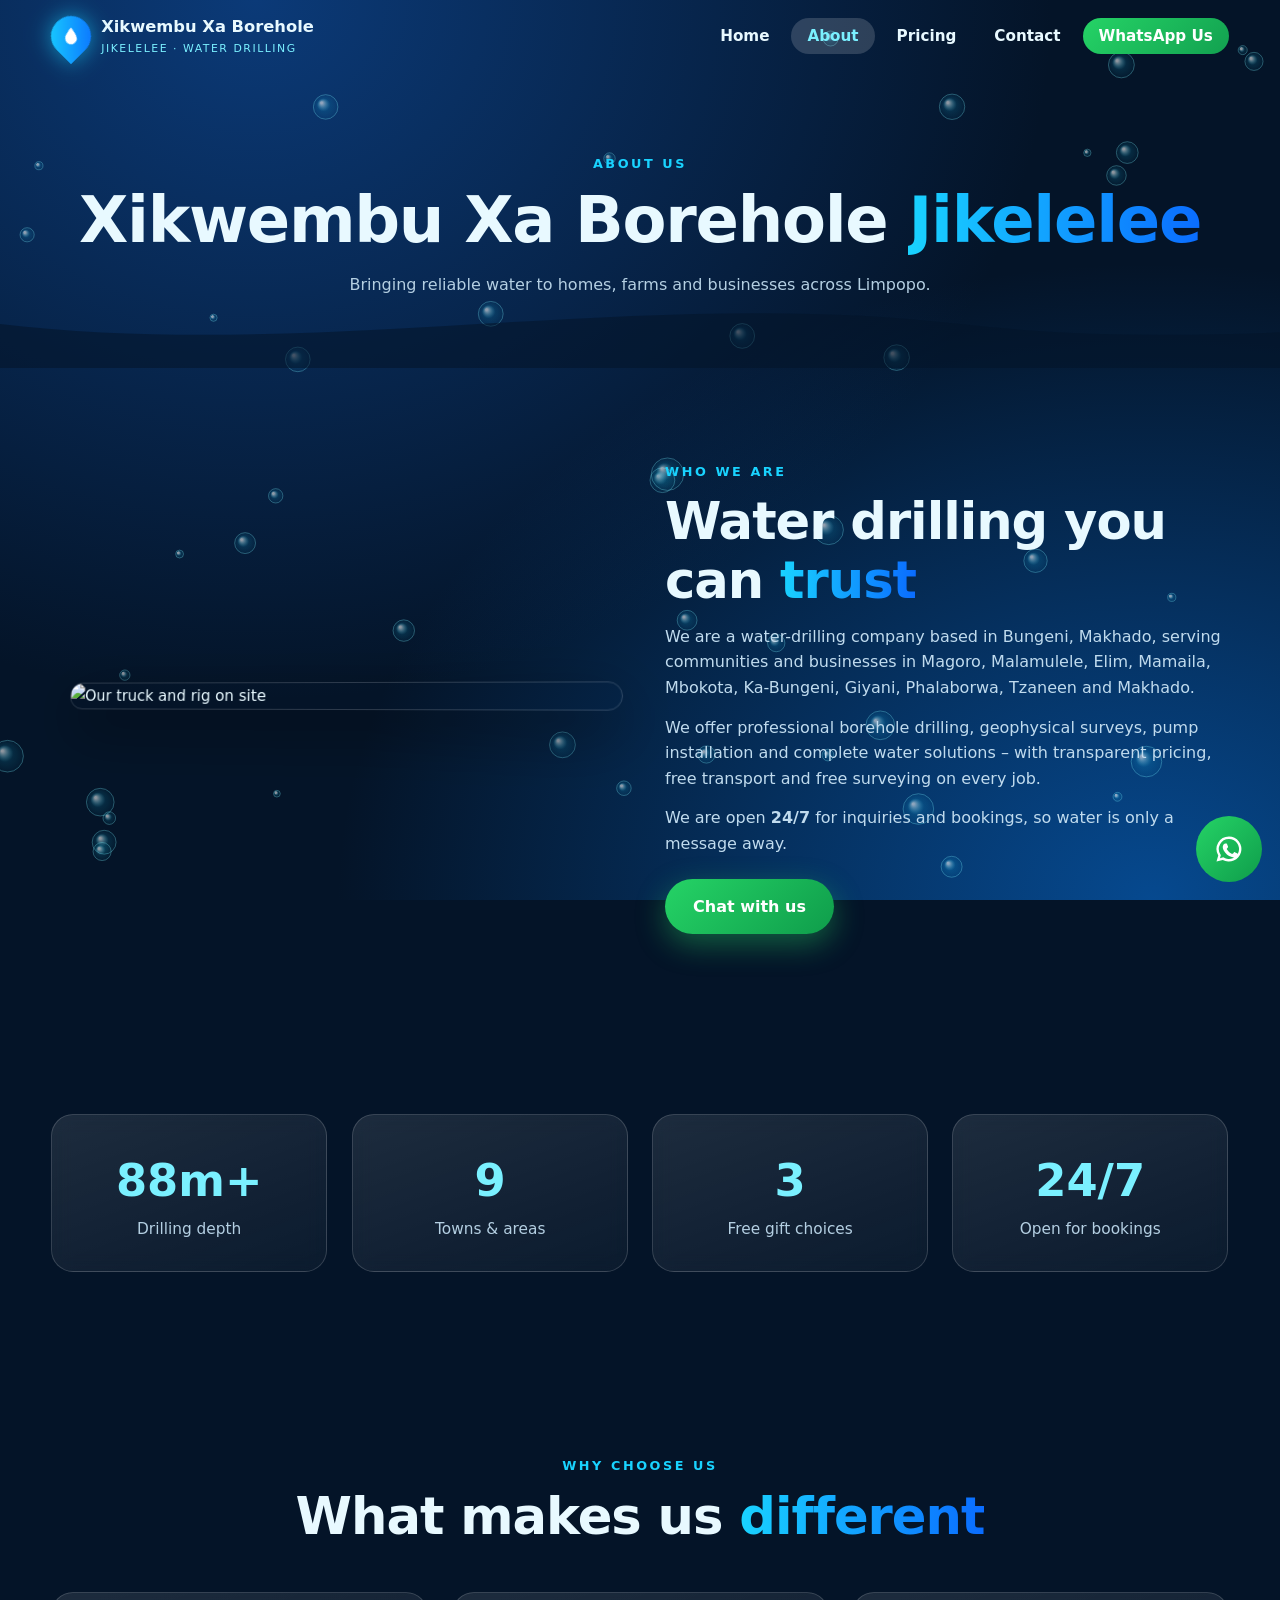
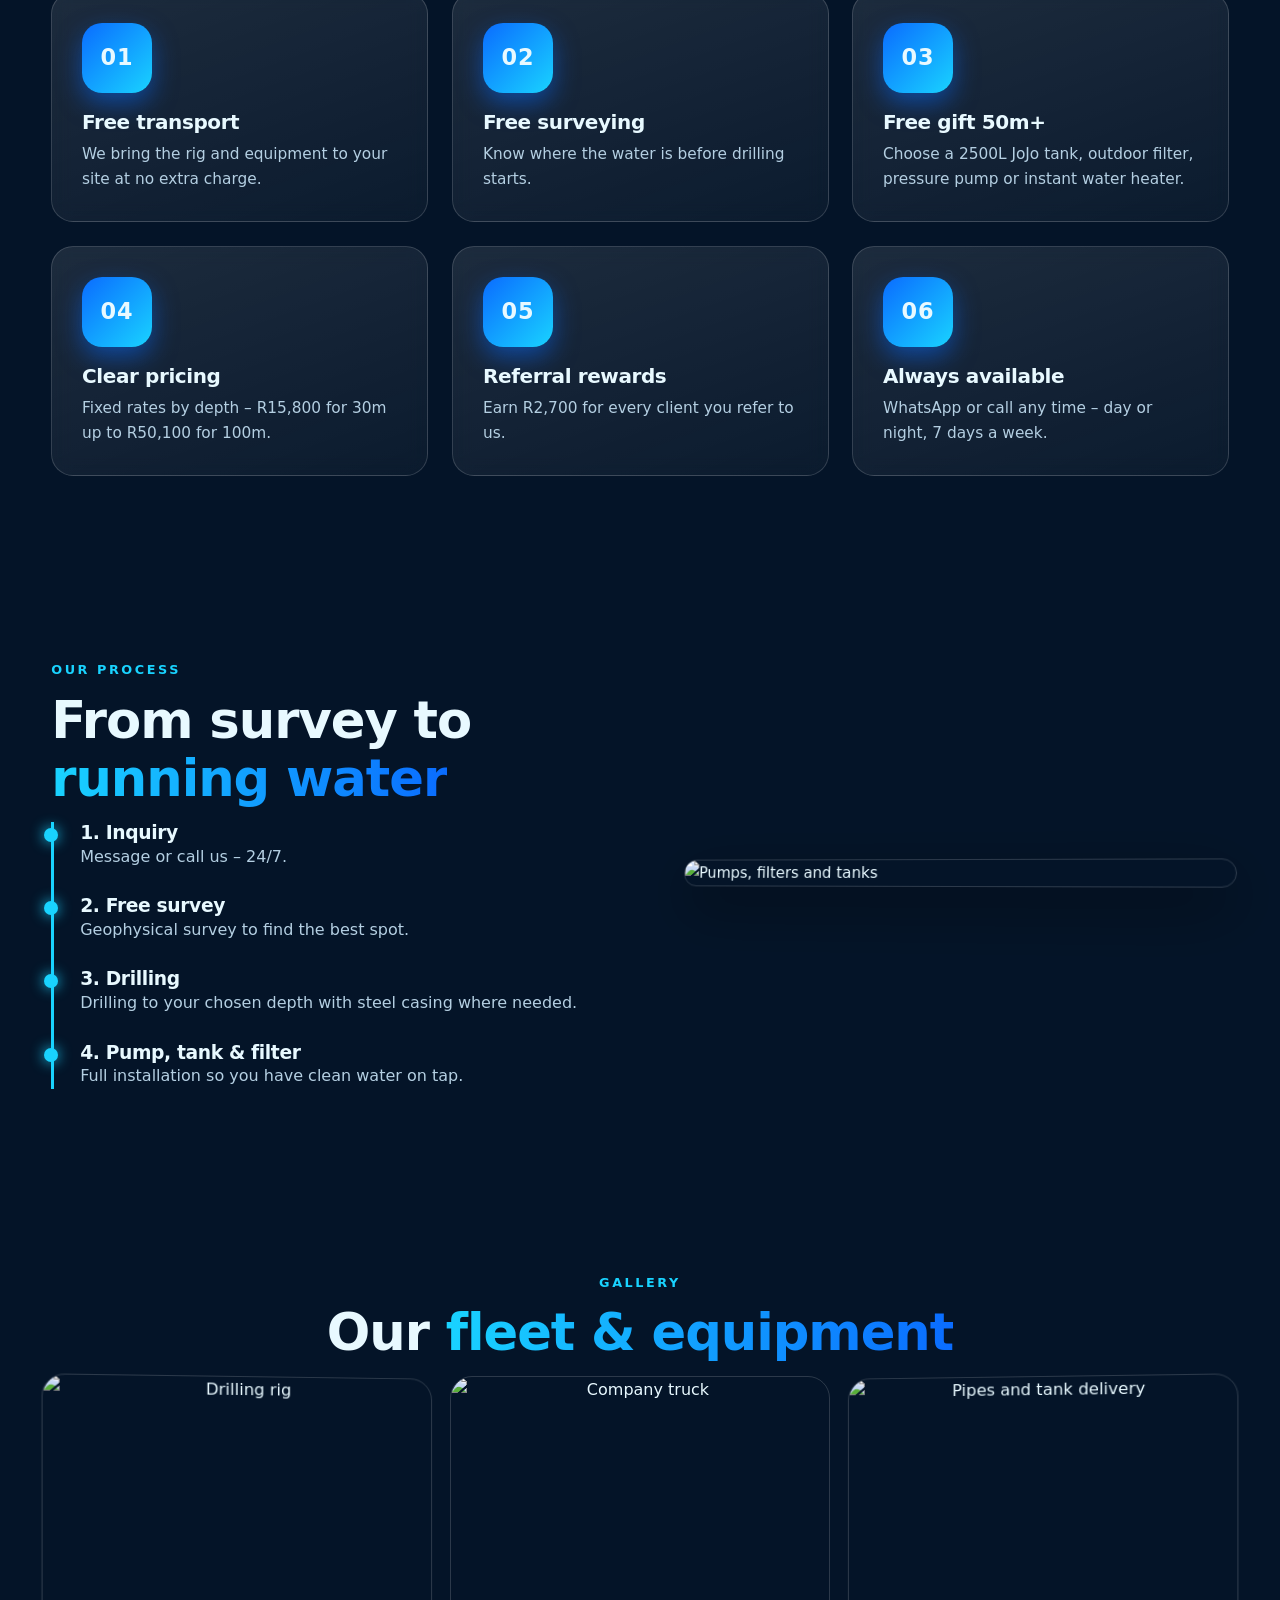
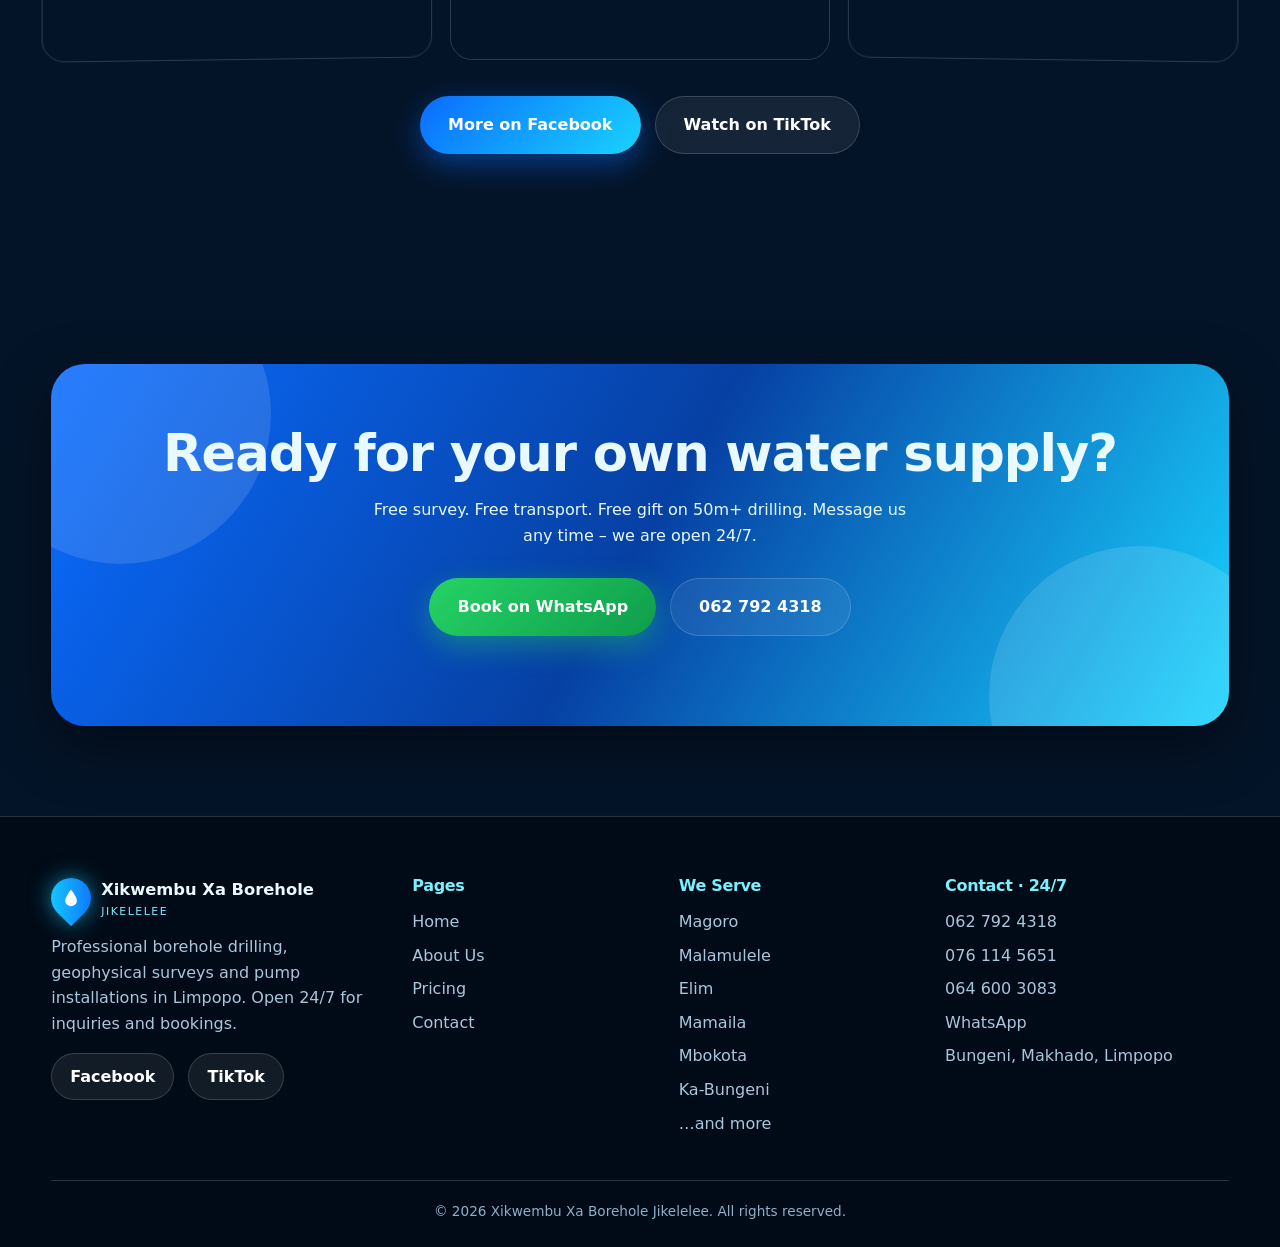
==== commit 48242350: "commit" ====
--- a/about.html
+++ b/about.html
@@ -15,9 +15,9 @@
 <div id="progress"></div>
 <canvas id="bubbles"></canvas>
 <header class="nav"><div class="container">
-  <a href="index.html" class="brand"><span class="drop"><i>💧</i></span><span>Xikwembu Xa Borehole<small>Jikelelee · Water Drilling</small></span></a>
+  <a href="index.html" class="brand"><span class="drop"><i><svg width="20" height="20" viewBox="0 0 24 24" fill="#fff"><path d="M12 2C12 2 5 10.2 5 15a7 7 0 0014 0C19 10.2 12 2 12 2z"/></svg></i></span><span>Xikwembu Xa Borehole<small>Jikelelee · Water Drilling</small></span></a>
   <button class="burger" aria-label="Menu"><span></span><span></span><span></span></button>
-  <ul class="menu"><li><a href="index.html" class="">Home</a></li><li><a href="about.html" class="active">About</a></li><li><a href="pricing.html" class="">Pricing</a></li><li><a href="contact.html" class="">Contact</a></li><li><a href="#" class="cta" data-wa="general">💬 WhatsApp Us</a></li></ul>
+  <ul class="menu"><li><a href="index.html" class="">Home</a></li><li><a href="about.html" class="active">About</a></li><li><a href="pricing.html" class="">Pricing</a></li><li><a href="contact.html" class="">Contact</a></li><li><a href="#" class="cta" data-wa="general">WhatsApp Us</a></li></ul>
 </div></header>
 
 <section class="page-hero"><div class="container"><span class="tag">About us</span><h1>Xikwembu Xa Borehole <span class="grad">Jikelelee</span></h1><p>Bringing reliable water to homes, farms and businesses across Limpopo.</p></div><div class="wave"><svg viewBox="0 0 1200 120" preserveAspectRatio="none"><path fill="#041428" fill-opacity=".55" d="M0,60 C150,110 300,10 450,60 C600,110 750,10 900,60 C1050,110 1150,30 1200,60 L1200,120 L0,120Z M1200,60 C1350,110 1500,10 1650,60 C1800,110 1950,10 2100,60 L2100,120 L1200,120Z"/></svg></div></section>
@@ -28,7 +28,7 @@
     <p style="color:#c0dbee;margin-bottom:14px">We are a water-drilling company based in Bungeni, Makhado, serving communities and businesses in Magoro, Malamulele, Elim, Mamaila, Mbokota, Ka-Bungeni, Giyani, Phalaborwa, Tzaneen and Makhado.</p>
     <p style="color:#c0dbee;margin-bottom:14px">We offer professional borehole drilling, geophysical surveys, pump installation and complete water solutions – with transparent pricing, free transport and free surveying on every job.</p>
     <p style="color:#c0dbee;margin-bottom:22px">We are open <b>24/7</b> for inquiries and bookings, so water is only a message away.</p>
-    <a class="btn btn-wa" href="#" data-wa="book">💬 Chat with us</a></div>
+    <a class="btn btn-wa" href="#" data-wa="book">Chat with us</a></div>
 </div></section>
 
 <section><div class="container">
@@ -43,12 +43,12 @@
 <section><div class="container center">
   <span class="tag">Why choose us</span><h2 class="title">What makes us <span class="grad">different</span></h2><p class="sub"></p>
   <div class="grid g3" style="text-align:left">
-    <div class="card reveal" data-tilt><div class="ico">🚚</div><h3>Free transport</h3><p>We bring the rig and equipment to your site at no extra charge.</p></div>
-    <div class="card reveal d1" data-tilt><div class="ico">🧭</div><h3>Free surveying</h3><p>Know where the water is before drilling starts.</p></div>
-    <div class="card reveal d2" data-tilt><div class="ico">🎁</div><h3>Free gift 50m+</h3><p>Choose a 2500L JoJo tank, outdoor filter, pressure pump or instant water heater.</p></div>
-    <div class="card reveal" data-tilt><div class="ico">💰</div><h3>Clear pricing</h3><p>Fixed rates by depth – R15,800 for 30m up to R50,100 for 100m.</p></div>
-    <div class="card reveal d1" data-tilt><div class="ico">🤝</div><h3>Referral rewards</h3><p>Earn R2,700 for every client you refer to us.</p></div>
-    <div class="card reveal d2" data-tilt><div class="ico">⏰</div><h3>Always available</h3><p>WhatsApp or call any time – day or night, 7 days a week.</p></div>
+    <div class="card reveal" data-tilt><div class="ico">01</div><h3>Free transport</h3><p>We bring the rig and equipment to your site at no extra charge.</p></div>
+    <div class="card reveal d1" data-tilt><div class="ico">02</div><h3>Free surveying</h3><p>Know where the water is before drilling starts.</p></div>
+    <div class="card reveal d2" data-tilt><div class="ico">03</div><h3>Free gift 50m+</h3><p>Choose a 2500L JoJo tank, outdoor filter, pressure pump or instant water heater.</p></div>
+    <div class="card reveal" data-tilt><div class="ico">04</div><h3>Clear pricing</h3><p>Fixed rates by depth – R15,800 for 30m up to R50,100 for 100m.</p></div>
+    <div class="card reveal d1" data-tilt><div class="ico">05</div><h3>Referral rewards</h3><p>Earn R2,700 for every client you refer to us.</p></div>
+    <div class="card reveal d2" data-tilt><div class="ico">06</div><h3>Always available</h3><p>WhatsApp or call any time – day or night, 7 days a week.</p></div>
   </div>
 </div></section>
 
@@ -70,44 +70,44 @@
     <figure class="gitem"><img src="images/truck-fuel-stop.jpg" alt="Company truck" loading="lazy"><figcaption>Our branded truck</figcaption></figure>
     <figure class="gitem"><img src="images/truck-pipes-tank.jpg" alt="Pipes and tank delivery" loading="lazy"><figcaption>Pipes &amp; tank delivery</figcaption></figure>
   </div>
-  <div class="hero-btns" style="justify-content:center;margin-top:36px"><a class="btn btn-blue" href="https://www.facebook.com/XikwembuXaBorehole/" target="_blank" rel="noopener">📘 More on Facebook</a><a class="btn btn-ghost" href="https://www.tiktok.com/@xikwembuxaboreholejikele?is_from_webapp=1&sender_device=pc" target="_blank" rel="noopener">🎵 Watch on TikTok</a></div>
+  <div class="hero-btns" style="justify-content:center;margin-top:36px"><a class="btn btn-blue" href="https://www.facebook.com/XikwembuXaBorehole/" target="_blank" rel="noopener">More on Facebook</a><a class="btn btn-ghost" href="https://www.tiktok.com/@xikwembuxaboreholejikele?is_from_webapp=1&sender_device=pc" target="_blank" rel="noopener">Watch on TikTok</a></div>
 </div></section>
 <section><div class="container"><div class="cta-band reveal">
 <h2 class="title">Ready for your own water supply?</h2>
 <p style="max-width:560px;margin:0 auto 26px">Free survey. Free transport. Free gift on 50m+ drilling. Message us any time – we are open 24/7.</p>
-<div class="hero-btns" style="justify-content:center"><a href="#" class="btn btn-wa pulse" data-wa="book">💬 Book on WhatsApp</a><a href="tel:+27627924318" class="btn btn-ghost">📞 062 792 4318</a></div>
+<div class="hero-btns" style="justify-content:center"><a href="#" class="btn btn-wa pulse" data-wa="book">Book on WhatsApp</a><a href="tel:+27627924318" class="btn btn-ghost">062 792 4318</a></div>
 </div></div></section>
 <div class="lightbox" id="lightbox"><button class="close" aria-label="Close">×</button><button class="lb-nav" id="lbPrev">‹</button><img src="" alt=""><button class="lb-nav" id="lbNext">›</button></div>
 
 <footer><div class="container">
   <div class="fgrid">
-    <div><a href="index.html" class="brand"><span class="drop"><i>💧</i></span><span>Xikwembu Xa Borehole<small>Jikelelee</small></span></a>
+    <div><a href="index.html" class="brand"><span class="drop"><i><svg width="20" height="20" viewBox="0 0 24 24" fill="#fff"><path d="M12 2C12 2 5 10.2 5 15a7 7 0 0014 0C19 10.2 12 2 12 2z"/></svg></i></span><span>Xikwembu Xa Borehole<small>Jikelelee</small></span></a>
       <p style="margin-top:14px;color:#a9c7dc">Professional borehole drilling, geophysical surveys and pump installations in Limpopo. Open 24/7 for inquiries and bookings.</p>
-      <div class="social" style="margin-top:16px"><a class="btn btn-ghost" style="padding:10px 18px" href="https://www.facebook.com/XikwembuXaBorehole/" target="_blank" rel="noopener">📘 Facebook</a><a class="btn btn-ghost" style="padding:10px 18px" href="https://www.tiktok.com/@xikwembuxaboreholejikele?is_from_webapp=1&sender_device=pc" target="_blank" rel="noopener">🎵 TikTok</a></div></div>
+      <div class="social" style="margin-top:16px"><a class="btn btn-ghost" style="padding:10px 18px" href="https://www.facebook.com/XikwembuXaBorehole/" target="_blank" rel="noopener">Facebook</a><a class="btn btn-ghost" style="padding:10px 18px" href="https://www.tiktok.com/@xikwembuxaboreholejikele?is_from_webapp=1&sender_device=pc" target="_blank" rel="noopener">TikTok</a></div></div>
     <div><h4>Pages</h4><ul><li><a href="index.html">Home</a></li><li><a href="about.html">About Us</a></li><li><a href="pricing.html">Pricing</a></li><li><a href="contact.html">Contact</a></li></ul></div>
-    <div><h4>We Serve</h4><ul><li>📍 Magoro</li><li>📍 Malamulele</li><li>📍 Elim</li><li>📍 Mamaila</li><li>📍 Mbokota</li><li>📍 Ka-Bungeni</li><li>…and more</li></ul></div>
-    <div><h4>Contact · 24/7</h4><ul><li><a href="tel:+27627924318">📞 062 792 4318</a></li><li><a href="tel:+27761145651">📞 076 114 5651</a></li><li><a href="tel:+27646003083">📞 064 600 3083</a></li><li><a href="#" data-wa="general">💬 WhatsApp</a></li><li>📍 Bungeni, Makhado, Limpopo</li></ul></div>
+    <div><h4>We Serve</h4><ul><li> Magoro</li><li> Malamulele</li><li> Elim</li><li> Mamaila</li><li> Mbokota</li><li> Ka-Bungeni</li><li>…and more</li></ul></div>
+    <div><h4>Contact · 24/7</h4><ul><li><a href="tel:+27627924318">062 792 4318</a></li><li><a href="tel:+27761145651">076 114 5651</a></li><li><a href="tel:+27646003083">064 600 3083</a></li><li><a href="#" data-wa="general">WhatsApp</a></li><li> Bungeni, Makhado, Limpopo</li></ul></div>
   </div>
   <div class="copy">© <span class="yr">2026</span> Xikwembu Xa Borehole Jikelelee. All rights reserved.</div>
 </div></footer>
 
 <div class="wa-fab">
-  <div class="wa-nudge">💬 Need water? Chat with us 24/7</div>
+  <div class="wa-nudge">Need water? Chat with us 24/7</div>
   <div class="wa-panel">
-    <div class="wa-head"><b>Xikwembu Xa Borehole</b><small>🟢 Online 24/7 · replies fast</small></div>
+    <div class="wa-head"><b>Xikwembu Xa Borehole</b><small> Online 24/7 · replies fast</small></div>
     <div class="wa-body">
-      <div class="wa-bubble">Hi 👋 What do you need help with? Tap an option and we'll open WhatsApp with your message ready.</div>
-      <button class="wa-opt" data-wa="book">🛠️ Book borehole drilling</button>
-      <button class="wa-opt" data-wa="quote">💰 Get a free quote</button>
-      <button class="wa-opt" data-wa="survey">🧭 Free water survey</button>
-      <button class="wa-opt" data-wa="pump">⚙️ Pump installation</button>
-      <button class="wa-opt" data-wa="filter">🚰 Water filter / purification</button>
-      <button class="wa-opt" data-wa="tank">🛢️ JoJo tanks</button>
-      <button class="wa-opt" data-wa="referral">🎁 Referral reward R2,700</button>
-      <button class="wa-opt" data-wa="emergency">🚨 Urgent help</button>
+      <div class="wa-bubble">Hi  What do you need help with? Tap an option and we'll open WhatsApp with your message ready.</div>
+      <button class="wa-opt" data-wa="book">Book borehole drilling</button>
+      <button class="wa-opt" data-wa="quote">Get a free quote</button>
+      <button class="wa-opt" data-wa="survey">Free water survey</button>
+      <button class="wa-opt" data-wa="pump">Pump installation</button>
+      <button class="wa-opt" data-wa="filter">Water filter / purification</button>
+      <button class="wa-opt" data-wa="tank">JoJo tanks</button>
+      <button class="wa-opt" data-wa="referral">Referral reward R2,700</button>
+      <button class="wa-opt" data-wa="emergency">Urgent help</button>
     </div>
   </div>
-  <button class="wa-btn" aria-label="Chat on WhatsApp">💬</button>
+  <button class="wa-btn" aria-label="Chat on WhatsApp"><svg width="30" height="30" viewBox="0 0 24 24" fill="#fff"><path d="M12 2a10 10 0 00-8.6 15.1L2 22l5-1.3A10 10 0 1012 2zm0 2a8 8 0 11-4.2 14.8l-.4-.2-2.6.7.7-2.5-.3-.4A8 8 0 0112 4zm-3 3.5c-.3 0-.7.1-1 .5-.4.5-1 1.2-1 2.600 0 1.500 1 2.900 1.200 3.100.2.200 2 3.200 5 4.300 2.500 1 3 .8 3.500.7.600-.1 1.800-.8 2-1.500.3-.7.3-1.300.2-1.500l-.5-.3-1.800-.9c-.3-.1-.5-.1-.7.200l-.8 1c-.2.200-.4.200-.7.100-.3-.1-1.300-.5-2.400-1.500-.9-.8-1.500-1.800-1.700-2.100-.2-.3 0-.5.100-.6l.5-.6.300-.5v-.5l-.8-2c-.2-.5-.4-.5-.6-.5z"/></svg></button>
 </div>
 <script src="script.js"></script>
 </body></html>
--- a/style.css
+++ b/style.css
@@ -26,7 +26,7 @@
 .nav .container{display:flex;align-items:center;justify-content:space-between;gap:14px}
 .brand{display:flex;align-items:center;gap:10px;font-weight:800;font-size:1.02rem}
 .brand .drop{width:40px;height:40px;border-radius:50% 50% 50% 0;transform:rotate(-45deg);background:linear-gradient(135deg,var(--aqua),var(--blue));display:grid;place-items:center;box-shadow:0 0 22px rgba(25,211,255,.6);animation:float 3.5s ease-in-out infinite}
-.brand .drop i{transform:rotate(45deg);font-style:normal;font-size:1.2rem}
+.brand .drop i{transform:rotate(45deg);font-style:normal;display:grid;place-items:center}
 .brand small{display:block;font-weight:500;color:var(--aqua2);font-size:.68rem;letter-spacing:.14em;text-transform:uppercase}
 .menu{display:flex;gap:6px;align-items:center;list-style:none}
 .menu a{padding:9px 16px;border-radius:30px;font-weight:600;font-size:.95rem;transition:.25s;position:relative}
@@ -98,7 +98,7 @@
 .card::before{content:"";position:absolute;inset:0;background:radial-gradient(circle at var(--mx,50%) var(--my,0%),rgba(25,211,255,.28),transparent 55%);opacity:0;transition:.3s;pointer-events:none}
 .card:hover::before{opacity:1}
 .card:hover{box-shadow:0 25px 60px rgba(0,0,0,.5),0 0 30px rgba(25,211,255,.18)}
-.card .ico{font-size:2.4rem;width:70px;height:70px;border-radius:20px;display:grid;place-items:center;background:linear-gradient(135deg,var(--blue),var(--aqua));margin-bottom:18px;transform:translateZ(50px);box-shadow:0 10px 25px rgba(10,108,255,.5)}
+.card .ico{font-size:1.4rem;font-weight:800;letter-spacing:.04em;width:70px;height:70px;border-radius:20px;display:grid;place-items:center;background:linear-gradient(135deg,var(--blue),var(--aqua));margin-bottom:18px;transform:translateZ(50px);box-shadow:0 10px 25px rgba(10,108,255,.5)}
 .card h3{font-size:1.25rem;margin-bottom:8px;transform:translateZ(30px)}
 .card p{color:#b4cfe2;font-size:.96rem}
 .card .btn{margin-top:18px;padding:11px 20px;font-size:.9rem}
@@ -125,7 +125,7 @@
 .marquee{overflow:hidden;padding:18px 0;background:rgba(255,255,255,.05);border-block:1px solid var(--glass-b)}
 .track{display:flex;gap:50px;width:max-content;animation:marq 40s linear infinite}
 .track span{white-space:nowrap;font-weight:700;color:var(--aqua2)}
-.track span::before{content:"💧 ";}
+.track span::before{content:"\2022  ";}
 @keyframes marq{to{transform:translateX(-50%)}}
 
 /* areas chips */
@@ -151,14 +151,14 @@
 .flip .amt{font-size:1.6rem;font-weight:800;margin:10px 0}
 .flip .hint{font-size:.78rem;color:var(--muted);letter-spacing:.08em;text-transform:uppercase}
 .flip .back ul{list-style:none;font-size:.9rem;margin:8px 0 14px;text-align:left}
-.flip .back li::before{content:"✔ ";color:var(--aqua2)}
+.flip .back li::before{content:"\2022  ";color:var(--aqua2)}
 .flip.pop .front{border-color:var(--gold);box-shadow:0 0 35px rgba(255,200,61,.3)}
 .ribbon{position:absolute;top:14px;right:-4px;background:var(--gold);color:#3a2a00;font-size:.7rem;font-weight:800;padding:4px 12px;border-radius:6px 0 0 6px;z-index:2}
 .big-card{background:linear-gradient(135deg,rgba(10,108,255,.35),rgba(25,211,255,.12));border:1px solid var(--glass-b);border-radius:28px;padding:38px}
 .gifts{display:grid;grid-template-columns:repeat(4,1fr);gap:16px;margin-top:20px}
 .gift{padding:22px 14px;border-radius:18px;background:var(--glass);border:1px solid var(--glass-b);text-align:center;cursor:pointer;transition:.3s;font-family:inherit;color:inherit}
 .gift:hover,.gift.sel{background:linear-gradient(135deg,var(--blue),var(--aqua));transform:translateY(-6px) rotateX(10deg)}
-.gift span{font-size:2.2rem;display:block}
+.gift b{display:block}
 .gift b{font-size:.92rem}
 table.rates{width:100%;border-collapse:separate;border-spacing:0 8px}
 .rates td,.rates th{padding:14px 18px;text-align:left}
@@ -182,7 +182,7 @@
 .contact-grid{display:grid;grid-template-columns:1fr 1.1fr;gap:30px}
 .cinfo{display:flex;gap:16px;align-items:center;padding:18px;border-radius:18px;background:var(--glass);border:1px solid var(--glass-b);margin-bottom:14px;transition:.3s}
 .cinfo:hover{transform:translateX(8px) translateZ(0);background:rgba(25,211,255,.14)}
-.cinfo .i{width:52px;height:52px;border-radius:16px;background:linear-gradient(135deg,var(--blue),var(--aqua));display:grid;place-items:center;font-size:1.5rem;flex:none}
+.cinfo .i{font-size:.8rem;font-weight:800;width:52px;height:52px;border-radius:16px;background:linear-gradient(135deg,var(--blue),var(--aqua));display:grid;place-items:center;font-size:1.5rem;flex:none}
 .cinfo small{color:var(--muted);display:block}
 .cinfo b{font-size:1.1rem}
 .social{display:flex;gap:14px;flex-wrap:wrap;margin-top:20px}
@@ -222,7 +222,7 @@
 
 /* floating WhatsApp */
 .wa-fab{position:fixed;right:18px;bottom:18px;z-index:150}
-.wa-btn{width:66px;height:66px;border-radius:50%;border:0;background:linear-gradient(135deg,#25d366,#0f9d4b);color:#fff;font-size:2rem;cursor:pointer;display:grid;place-items:center;animation:pulse 2.2s infinite;transition:.3s}
+.wa-btn{width:66px;height:66px;border-radius:50%;border:0;background:linear-gradient(135deg,#25d366,#0f9d4b);color:#fff;cursor:pointer;display:grid;place-items:center;animation:pulse 2.2s infinite;transition:.3s}
 .wa-btn:hover{transform:scale(1.12) rotate(10deg)}
 .wa-panel{position:absolute;right:0;bottom:82px;width:min(340px,86vw);background:#0c1f36;border:1px solid var(--glass-b);border-radius:22px;overflow:hidden;box-shadow:var(--shadow);transform:scale(.6) translateY(40px);transform-origin:bottom right;opacity:0;pointer-events:none;transition:.35s cubic-bezier(.2,.9,.3,1.3)}
 .wa-fab.open .wa-panel{transform:none;opacity:1;pointer-events:auto}
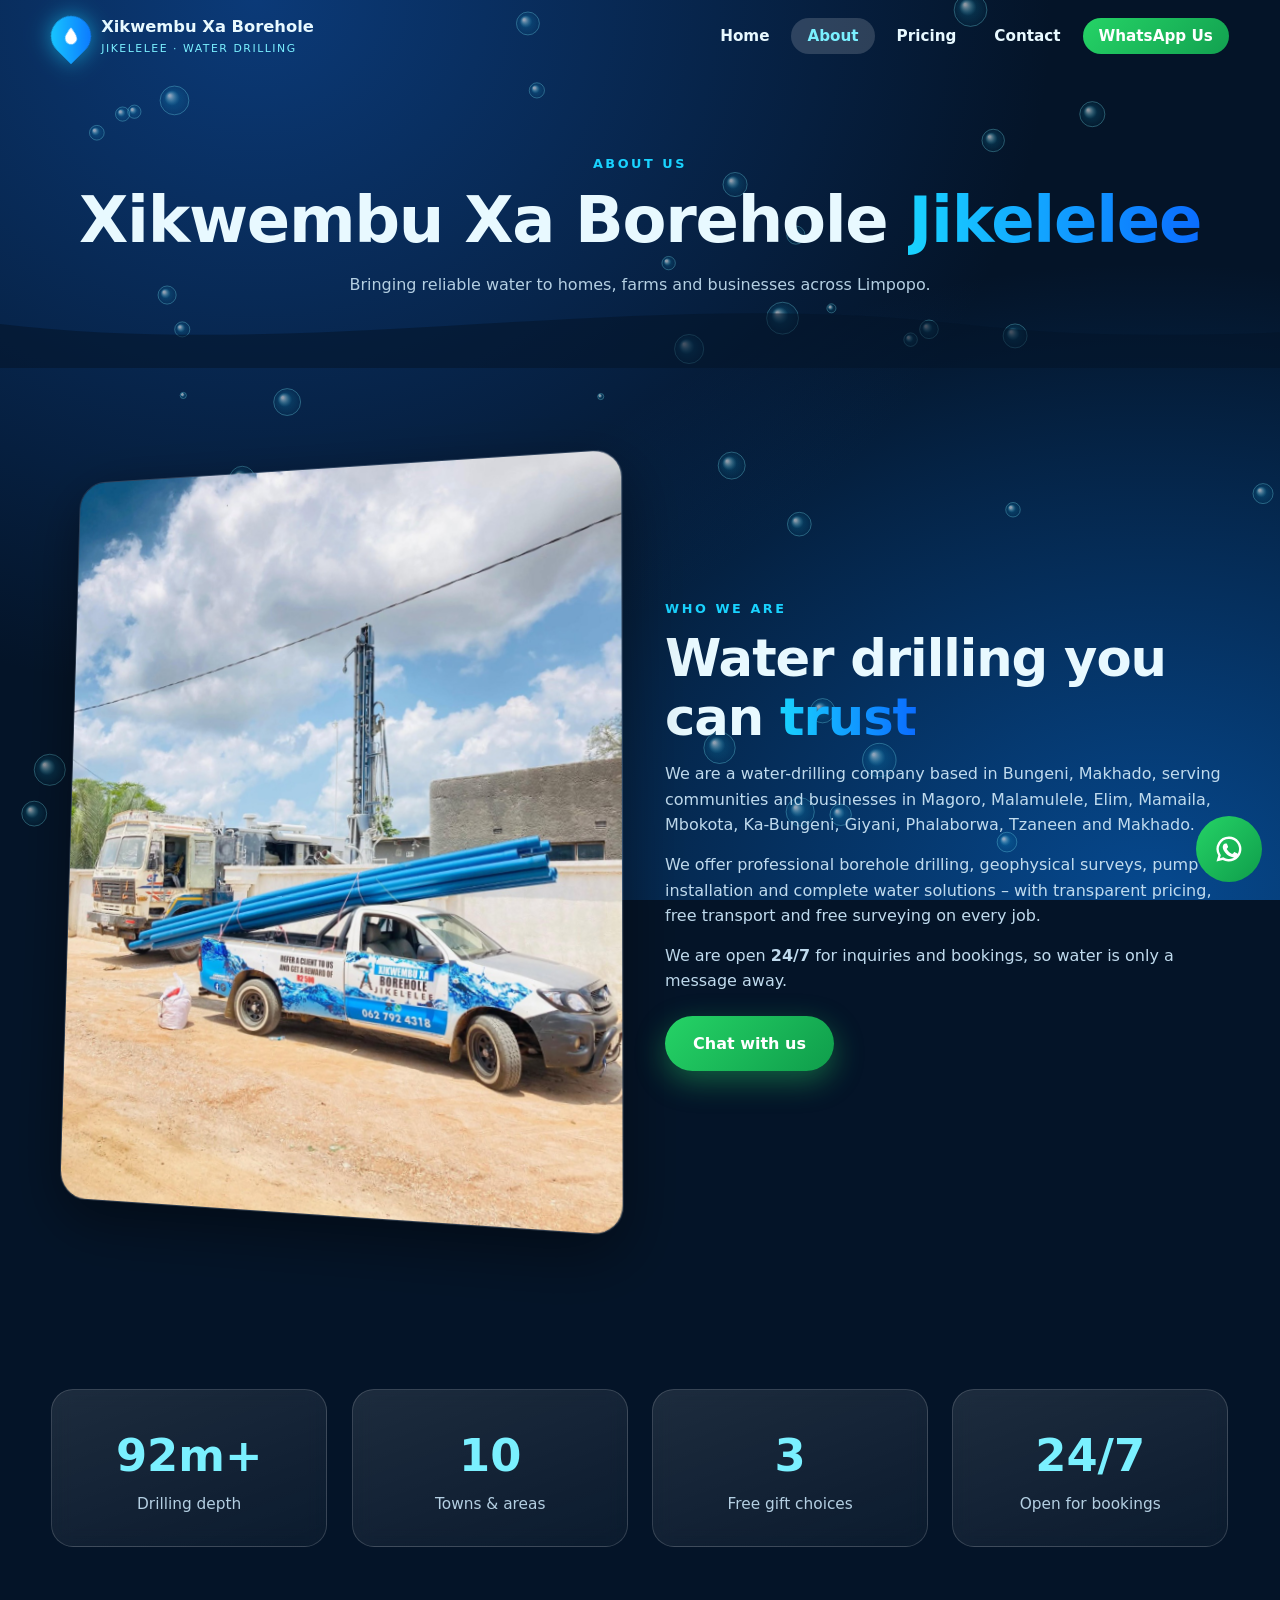
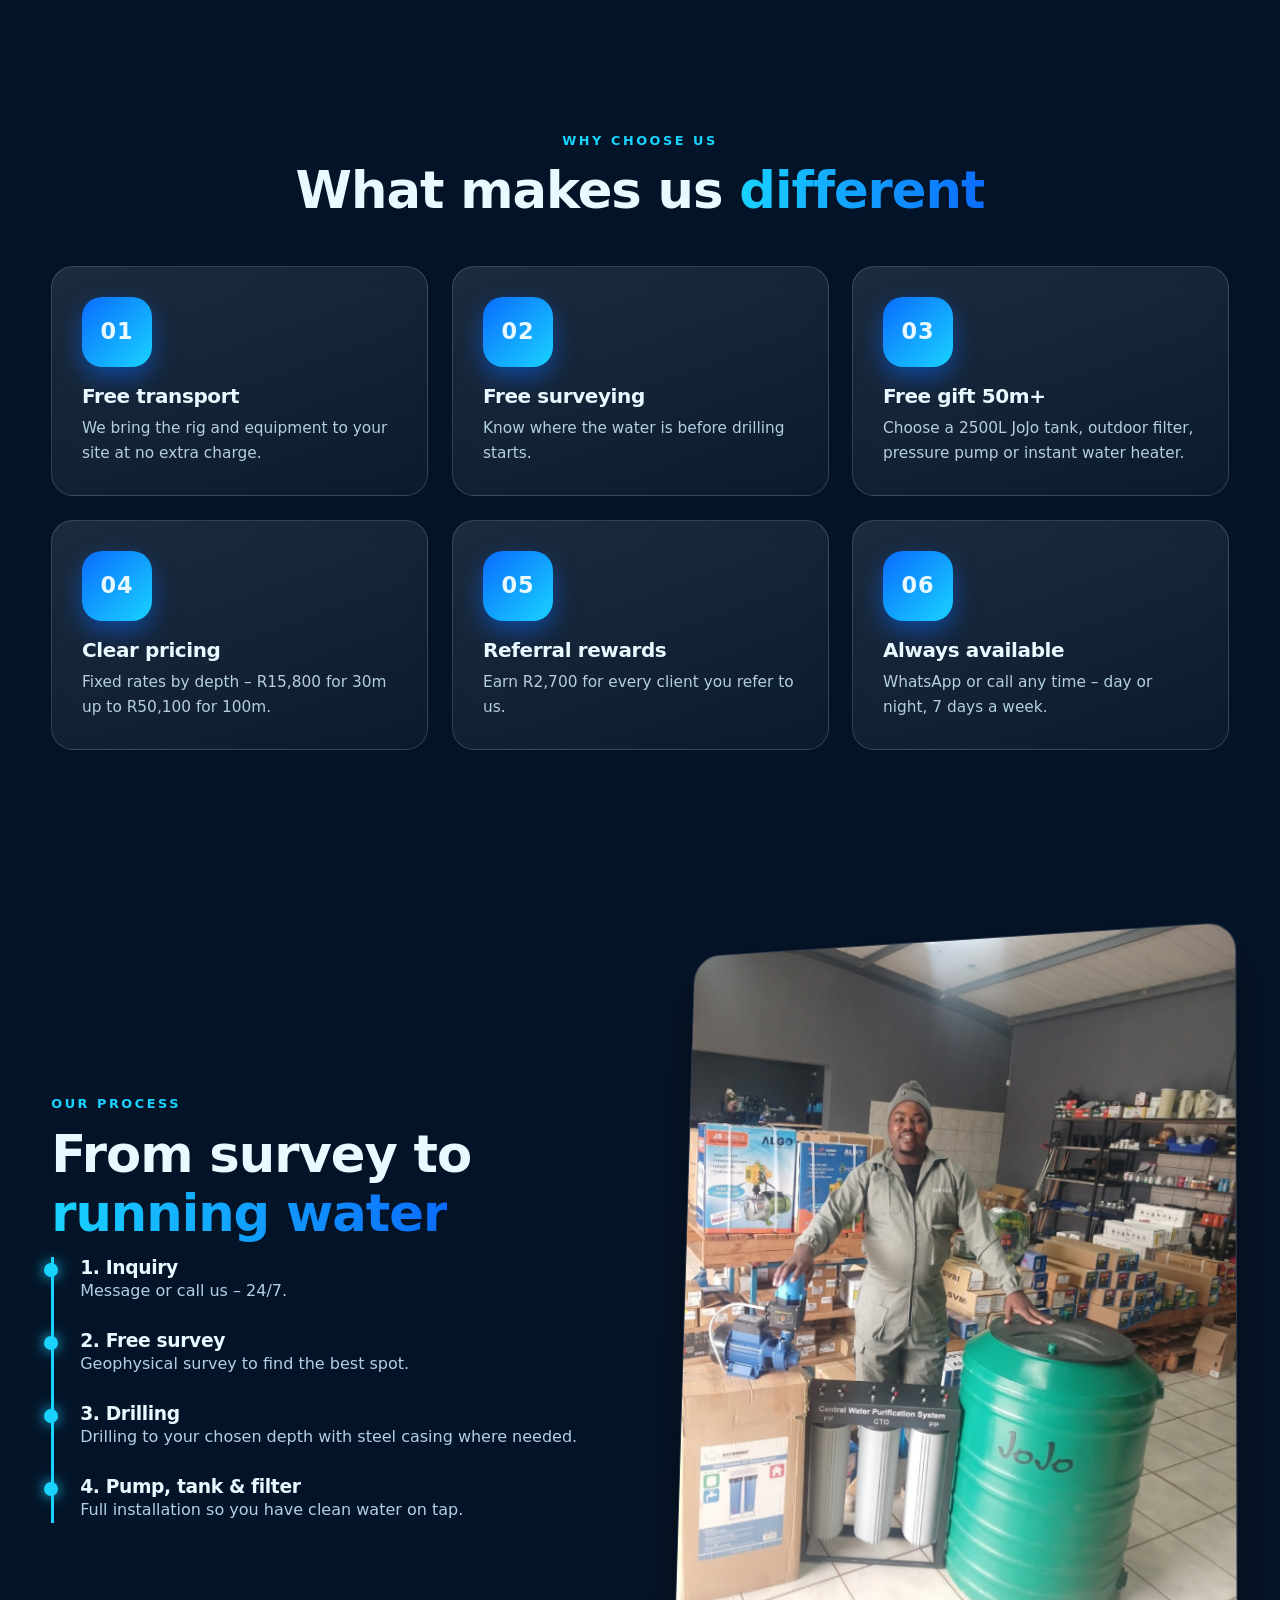
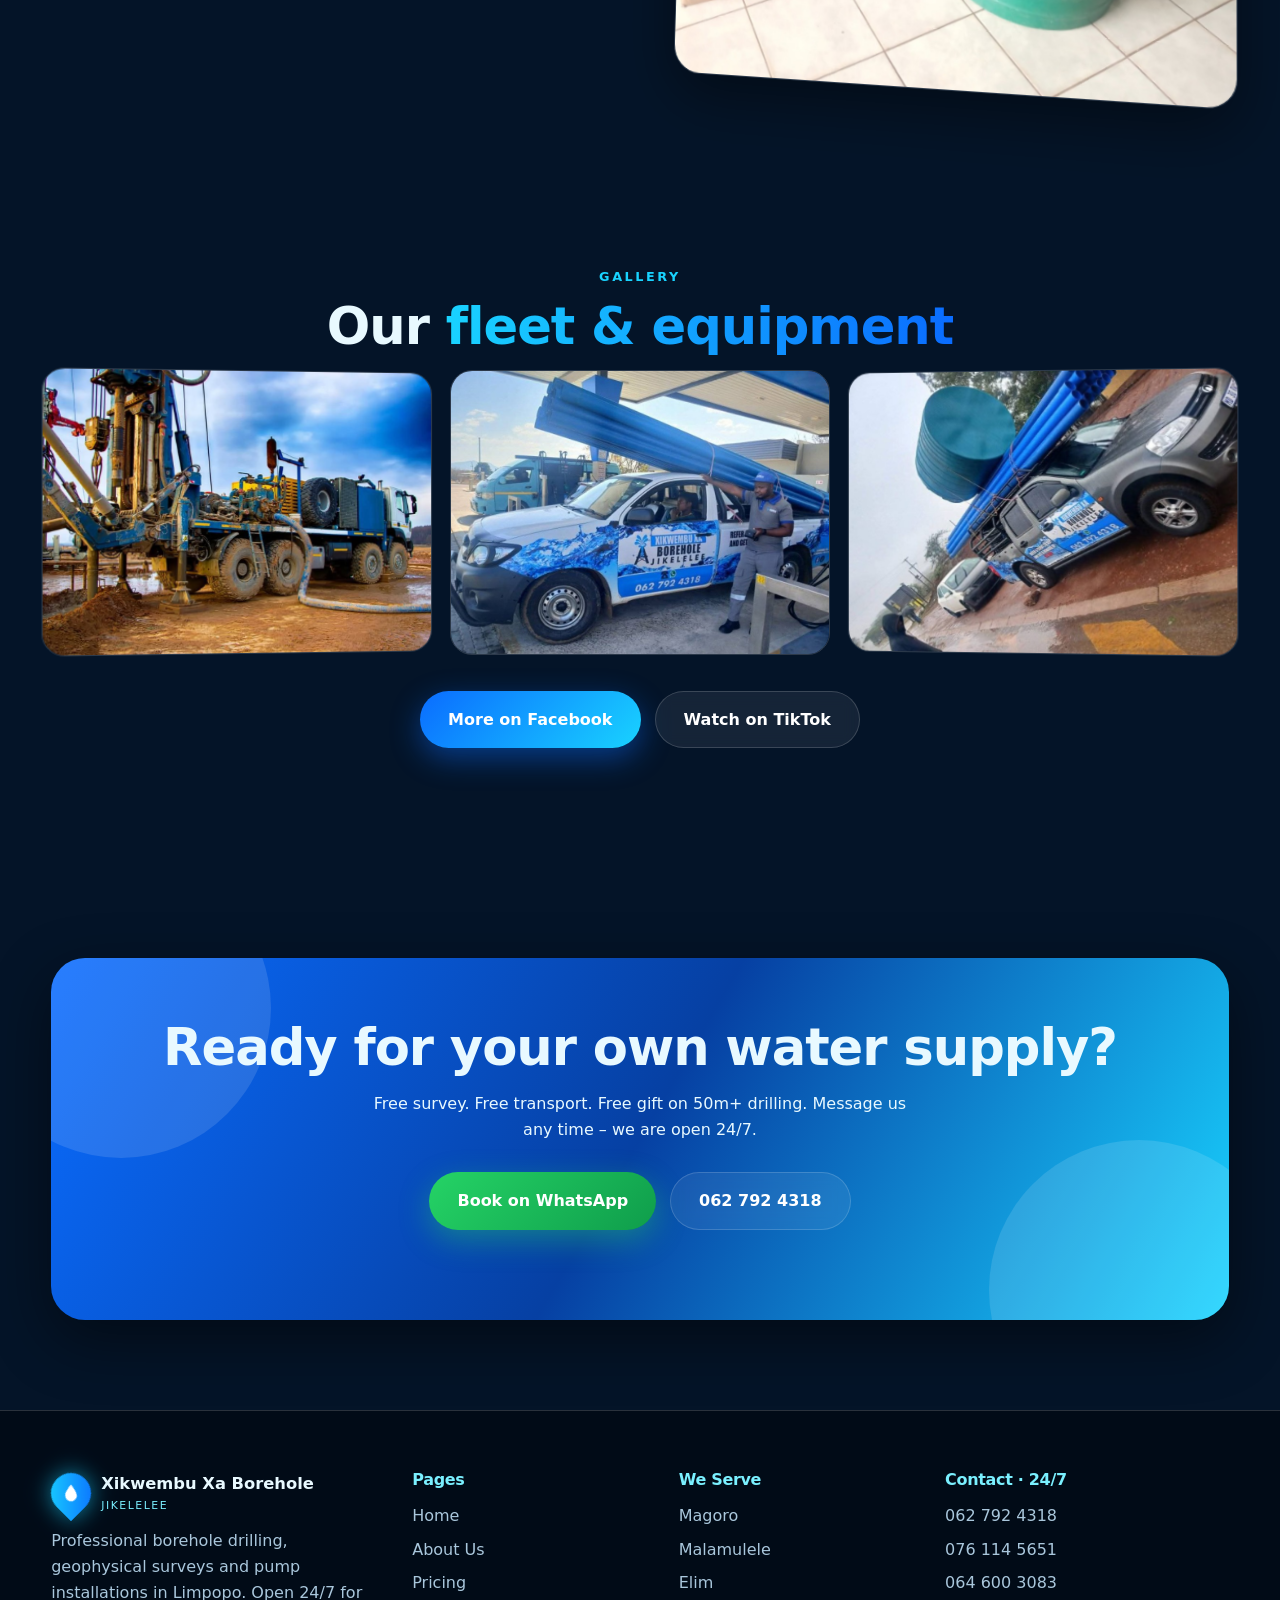
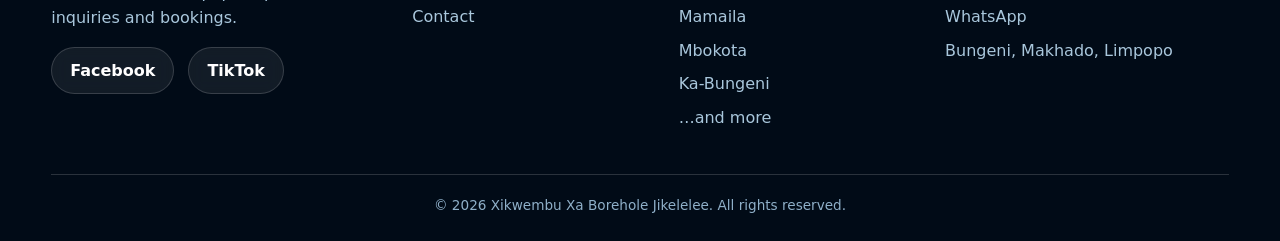
==== commit 4ad3950a: "Update image sources in about.html" ====
--- a/about.html
+++ b/about.html
@@ -23,7 +23,7 @@
 <section class="page-hero"><div class="container"><span class="tag">About us</span><h1>Xikwembu Xa Borehole <span class="grad">Jikelelee</span></h1><p>Bringing reliable water to homes, farms and businesses across Limpopo.</p></div><div class="wave"><svg viewBox="0 0 1200 120" preserveAspectRatio="none"><path fill="#041428" fill-opacity=".55" d="M0,60 C150,110 300,10 450,60 C600,110 750,10 900,60 C1050,110 1150,30 1200,60 L1200,120 L0,120Z M1200,60 C1350,110 1500,10 1650,60 C1800,110 1950,10 2100,60 L2100,120 L1200,120Z"/></svg></div></section>
 
 <section><div class="container about-split">
-  <div class="photo3d reveal left"><div class="inner"><img src="images/site-rig-pipes.jpg" alt="Our truck and rig on site"></div></div>
+  <div class="photo3d reveal left"><div class="inner"><img src="site-rig-pipes.jpg" alt="Our truck and rig on site"></div></div>
   <div class="reveal right"><span class="tag">Who we are</span><h2 class="title">Water drilling you can <span class="grad">trust</span></h2>
     <p style="color:#c0dbee;margin-bottom:14px">We are a water-drilling company based in Bungeni, Makhado, serving communities and businesses in Magoro, Malamulele, Elim, Mamaila, Mbokota, Ka-Bungeni, Giyani, Phalaborwa, Tzaneen and Makhado.</p>
     <p style="color:#c0dbee;margin-bottom:14px">We offer professional borehole drilling, geophysical surveys, pump installation and complete water solutions – with transparent pricing, free transport and free surveying on every job.</p>
@@ -60,15 +60,15 @@
     <div><h3>3. Drilling</h3><p style="color:#b4cfe2">Drilling to your chosen depth with steel casing where needed.</p></div>
     <div><h3>4. Pump, tank &amp; filter</h3><p style="color:#b4cfe2">Full installation so you have clean water on tap.</p></div>
   </div></div>
-  <div class="photo3d reveal right"><div class="inner"><img src="images/shop-team.jpg" alt="Pumps, filters and tanks"></div></div>
+  <div class="photo3d reveal right"><div class="inner"><img src="shop-team.jpg" alt="Pumps, filters and tanks"></div></div>
 </div></section>
 
 <section><div class="container center">
   <span class="tag">Gallery</span><h2 class="title">Our <span class="grad">fleet &amp; equipment</span></h2>
   <div class="gallery">
-    <figure class="gitem"><img src="images/rig-truck.jpg" alt="Drilling rig" loading="lazy"><figcaption>Heavy-duty drilling rig</figcaption></figure>
-    <figure class="gitem"><img src="images/truck-fuel-stop.jpg" alt="Company truck" loading="lazy"><figcaption>Our branded truck</figcaption></figure>
-    <figure class="gitem"><img src="images/truck-pipes-tank.jpg" alt="Pipes and tank delivery" loading="lazy"><figcaption>Pipes &amp; tank delivery</figcaption></figure>
+    <figure class="gitem"><img src="rig-truck.jpg" alt="Drilling rig" loading="lazy"><figcaption>Heavy-duty drilling rig</figcaption></figure>
+    <figure class="gitem"><img src="truck-fuel-stop.jpg" alt="Company truck" loading="lazy"><figcaption>Our branded truck</figcaption></figure>
+    <figure class="gitem"><img src="truck-pipes-tank.jpg" alt="Pipes and tank delivery" loading="lazy"><figcaption>Pipes &amp; tank delivery</figcaption></figure>
   </div>
   <div class="hero-btns" style="justify-content:center;margin-top:36px"><a class="btn btn-blue" href="https://www.facebook.com/XikwembuXaBorehole/" target="_blank" rel="noopener">More on Facebook</a><a class="btn btn-ghost" href="https://www.tiktok.com/@xikwembuxaboreholejikele?is_from_webapp=1&sender_device=pc" target="_blank" rel="noopener">Watch on TikTok</a></div>
 </div></section>
@@ -110,4 +110,4 @@
   <button class="wa-btn" aria-label="Chat on WhatsApp"><svg width="30" height="30" viewBox="0 0 24 24" fill="#fff"><path d="M12 2a10 10 0 00-8.6 15.1L2 22l5-1.3A10 10 0 1012 2zm0 2a8 8 0 11-4.2 14.8l-.4-.2-2.6.7.7-2.5-.3-.4A8 8 0 0112 4zm-3 3.5c-.3 0-.7.1-1 .5-.4.5-1 1.2-1 2.600 0 1.500 1 2.900 1.200 3.100.2.200 2 3.200 5 4.300 2.500 1 3 .8 3.500.7.600-.1 1.800-.8 2-1.500.3-.7.3-1.300.2-1.500l-.5-.3-1.800-.9c-.3-.1-.5-.1-.7.200l-.8 1c-.2.200-.4.200-.7.100-.3-.1-1.300-.5-2.400-1.500-.9-.8-1.500-1.800-1.700-2.100-.2-.3 0-.5.100-.6l.5-.6.300-.5v-.5l-.8-2c-.2-.5-.4-.5-.6-.5z"/></svg></button>
 </div>
 <script src="script.js"></script>
-</body></html>+</body></html>
